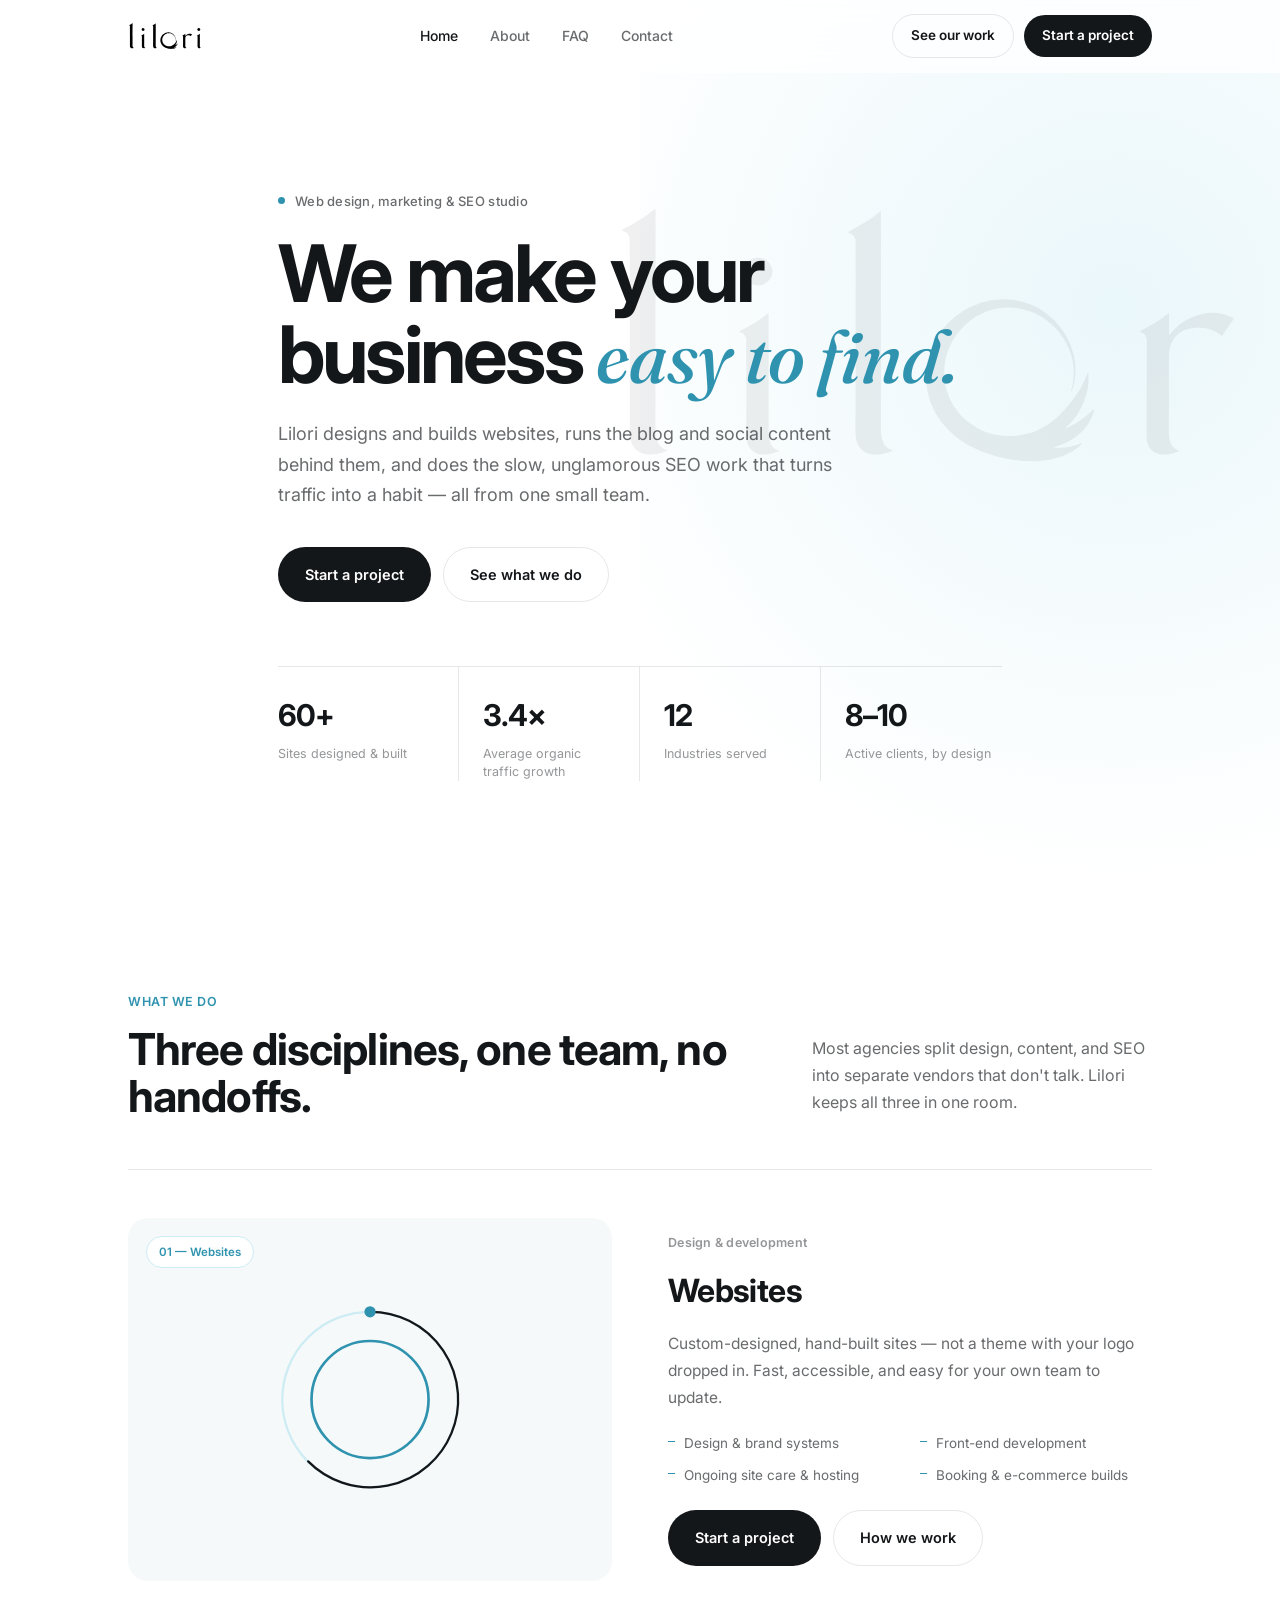
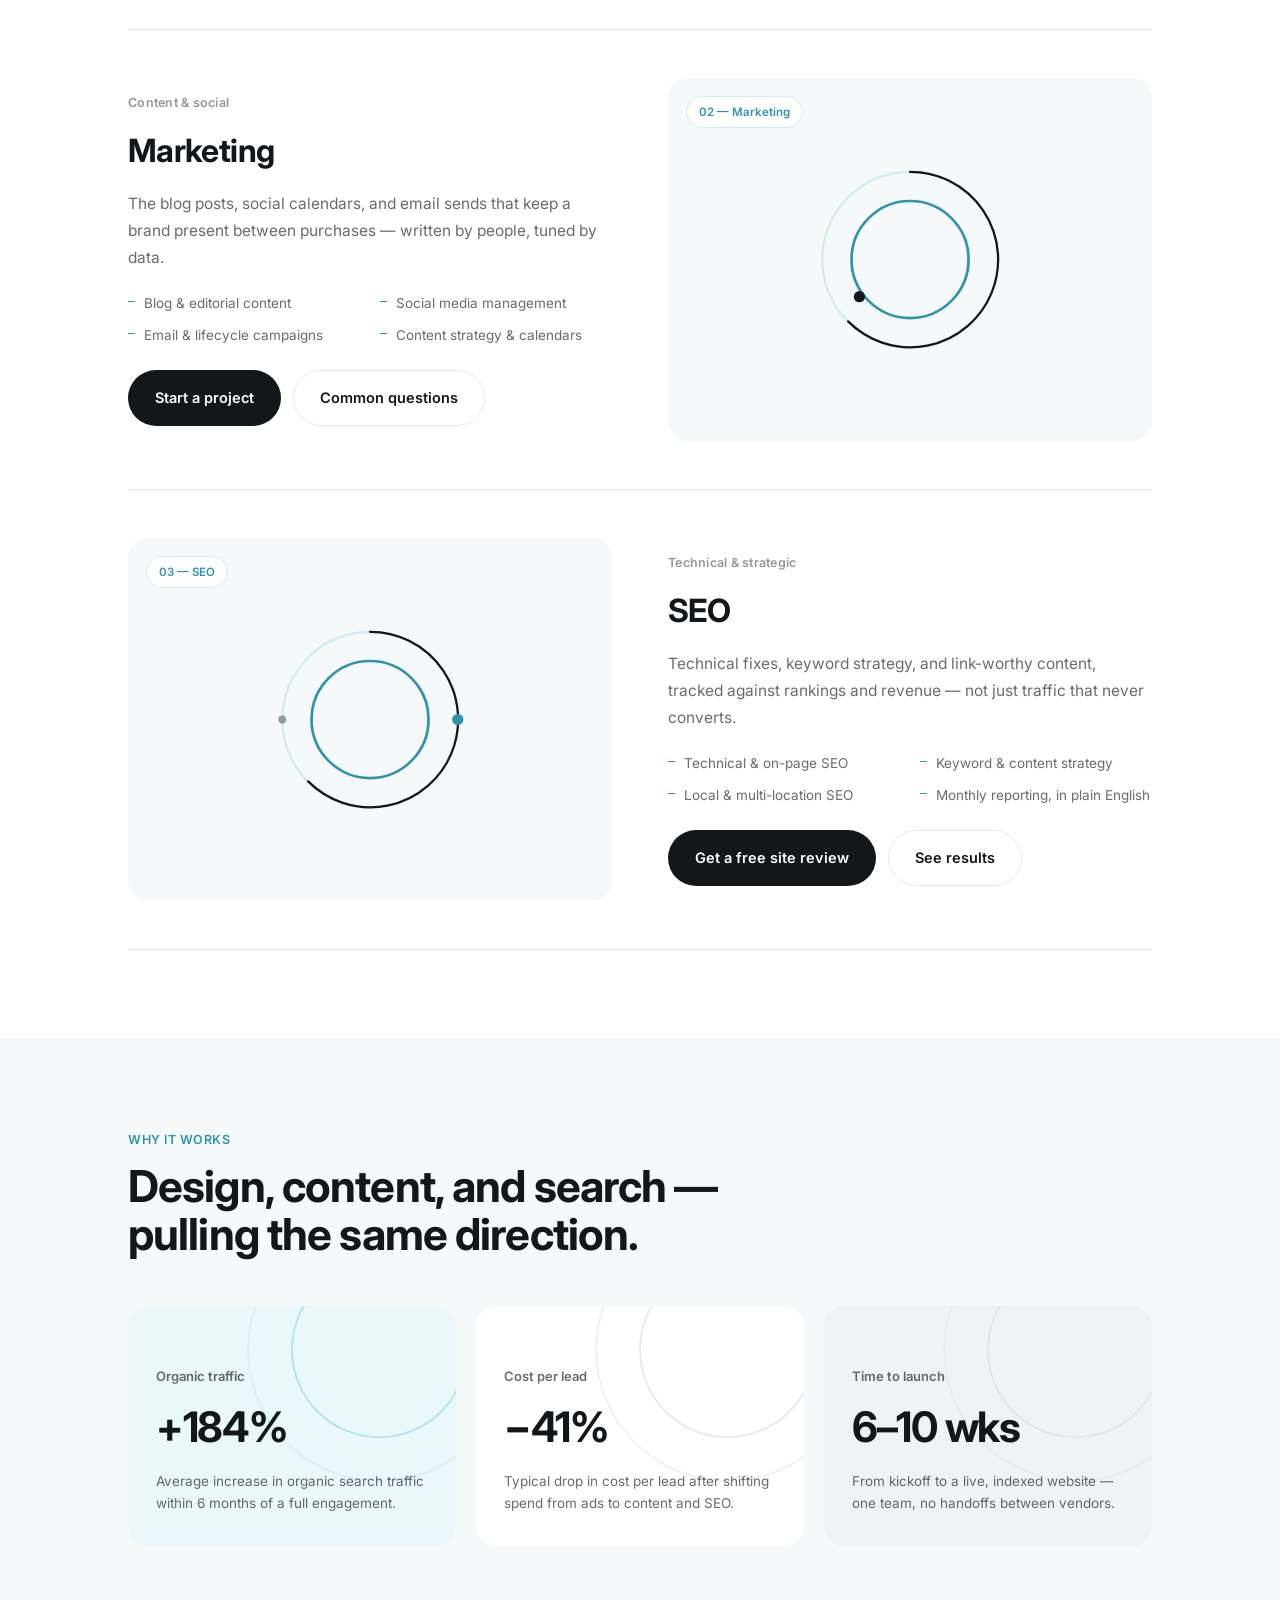
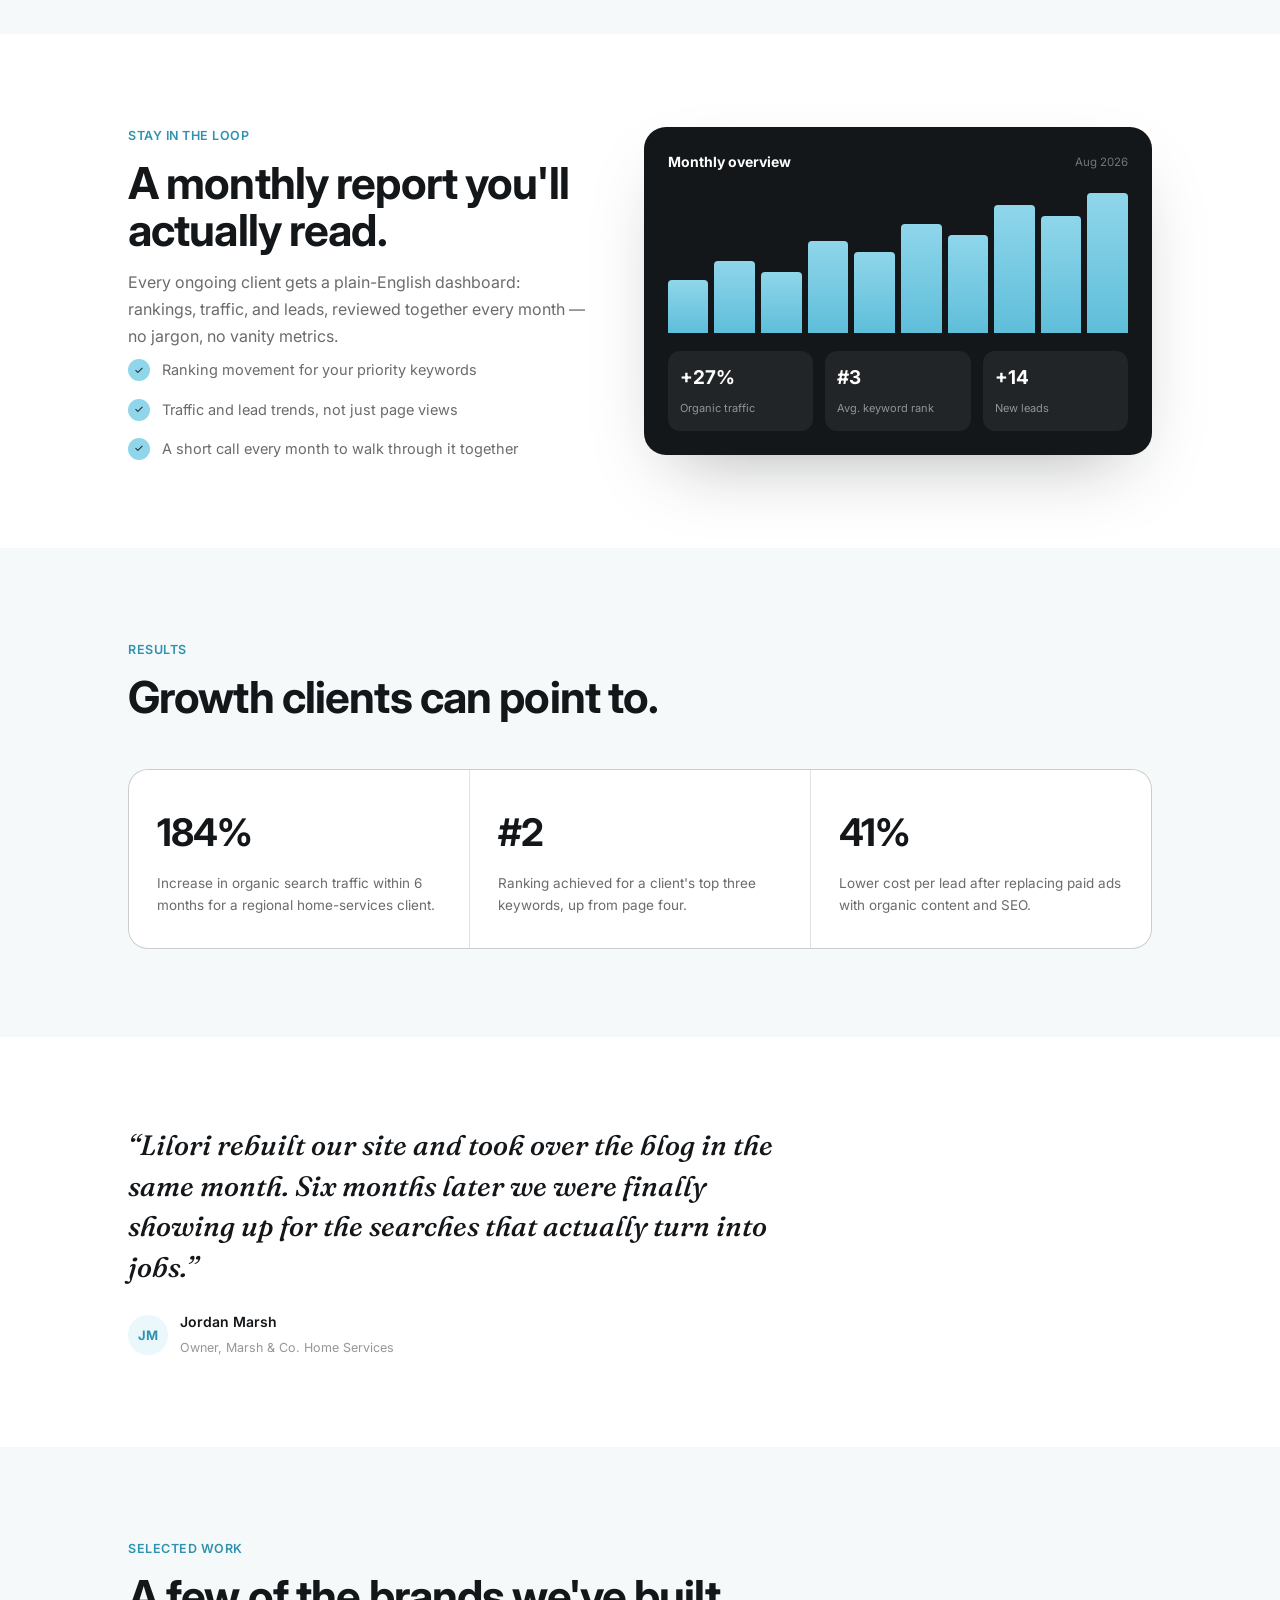
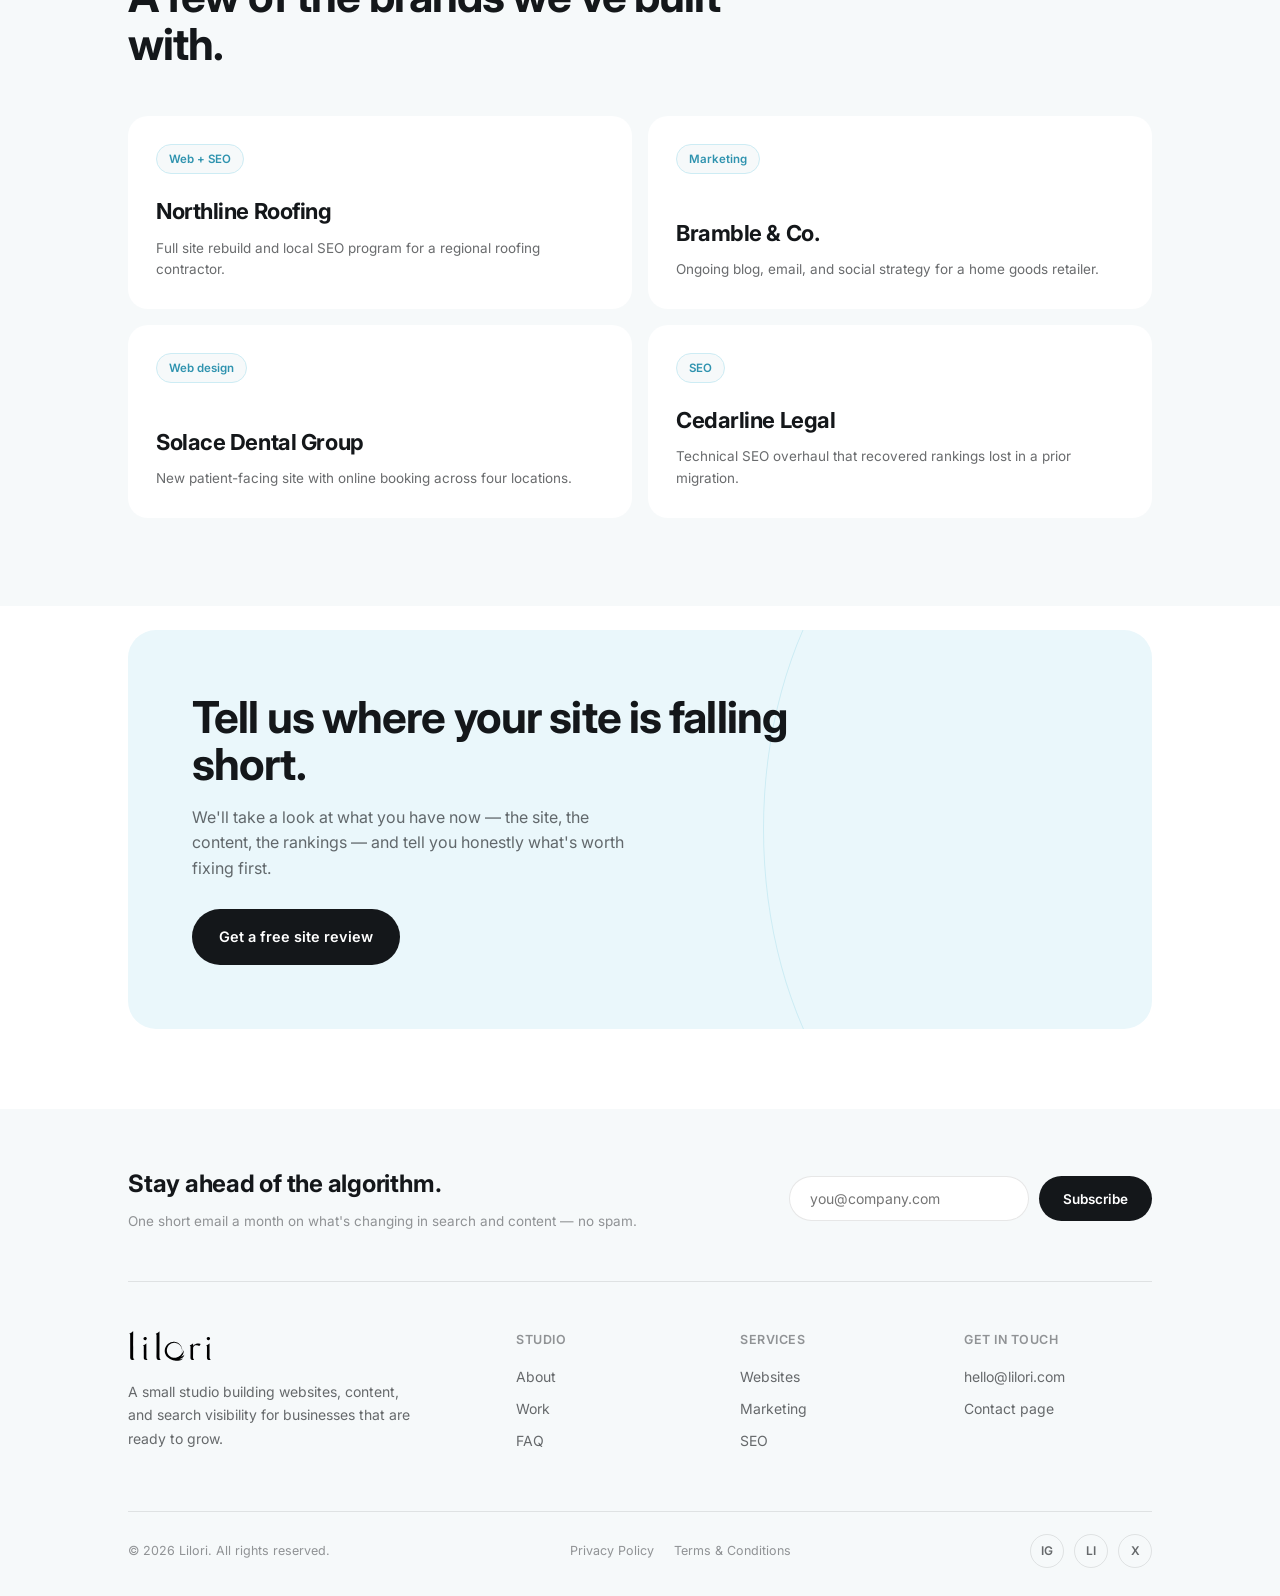
==== site/index.html @ 3b540e7f "Turn the Lilori HTML dump into a local multi-page site. Replace the single base64-heavy page with a " ====
<!DOCTYPE html>
<html lang="en">
<head>
  <meta charset="UTF-8">
  <meta name="viewport" content="width=device-width, initial-scale=1.0">
  <title>Lilori — Websites, Marketing & SEO Built to Compound</title>
  <meta name="description" content="Lilori designs and builds websites, runs content and social marketing, and improves search rankings for growing businesses.">
  <meta name="theme-color" content="#ffffff">
  <link rel="icon" type="image/svg+xml" href="assets/lilori-logo.svg">
  <link rel="stylesheet" href="css/styles.css">
</head>
<body>
  <a class="skip-link" href="#main">Skip to content</a>
  <nav id="nav">
    <div class="nav-inner wrap">
      <a href="index.html" class="nav-logo"><img class="brand-mark" src="assets/lilori-logo.svg" alt="Lilori"></a>
      <ul class="nav-links" id="navLinks">
        <li><a href="index.html">Home</a></li>
        <li><a href="about.html">About</a></li>
        <li><a href="faq.html">FAQ</a></li>
        <li><a href="contact.html">Contact</a></li>
        <li class="mobile-actions">
          <a href="index.html#work" class="btn btn-ghost">See our work</a>
          <a href="contact.html" class="btn btn-fill">Start a project</a>
        </li>
      </ul>
      <div class="nav-actions">
        <a href="index.html#work" class="nav-ghost">See our work</a>
        <a href="contact.html" class="nav-fill">Start a project</a>
      </div>
      <button class="nav-burger" id="burger" aria-label="Menu" aria-expanded="false" aria-controls="navLinks">
        <span></span><span></span><span></span>
      </button>
    </div>
  </nav>

  <main id="main">
    <section class="hero">
      <img class="hero-mark" src="assets/lilori-logo.svg" alt="">
      <div class="wrap hero-inner">
        <div class="hero-kicker"><span class="dot"></span><span>Web design, marketing &amp; SEO studio</span></div>
        <h1>We make your business <span class="serif">easy to find.</span></h1>
        <p>Lilori designs and builds websites, runs the blog and social content behind them, and does the slow, unglamorous SEO work that turns traffic into a habit — all from one small team.</p>
        <div class="hero-actions">
          <a href="contact.html" class="btn btn-fill">Start a project</a>
          <a href="#services" class="btn btn-ghost">See what we do</a>
        </div>
        <div class="hero-strip">
          <div class="stat"><b>60+</b><span>Sites designed &amp; built</span></div>
          <div class="stat"><b>3.4×</b><span>Average organic traffic growth</span></div>
          <div class="stat"><b>12</b><span>Industries served</span></div>
          <div class="stat"><b>8–10</b><span>Active clients, by design</span></div>
        </div>
      </div>
    </section>

    <section class="band" id="services">
      <div class="wrap">
        <div class="head split" data-reveal>
          <div class="head-copy">
            <span class="eyebrow">What we do</span>
            <h2>Three disciplines, one team, no handoffs.</h2>
          </div>
          <p class="head-aside">Most agencies split design, content, and SEO into separate vendors that don't talk. Lilori keeps all three in one room.</p>
        </div>

        <div class="svc-row" data-reveal>
          <div class="svc-media">
            <span class="svc-tag">01 — Websites</span>
            <svg viewBox="0 0 200 200" fill="none" aria-hidden="true"><circle cx="100" cy="100" r="78" stroke="#CDECF4" stroke-width="2"/><circle cx="100" cy="100" r="52" stroke="#2F93AF" stroke-width="2.4"/><path d="M100 22a78 78 0 1 1 -55 133" stroke="#14171A" stroke-width="2" stroke-linecap="round"/><circle cx="100" cy="22" r="5" fill="#2F93AF"/></svg>
          </div>
          <div class="svc-body">
            <div class="svc-eyebrow">Design &amp; development</div>
            <h3>Websites</h3>
            <p>Custom-designed, hand-built sites — not a theme with your logo dropped in. Fast, accessible, and easy for your own team to update.</p>
            <ul class="svc-specs">
              <li>Design &amp; brand systems</li>
              <li>Front-end development</li>
              <li>Ongoing site care &amp; hosting</li>
              <li>Booking &amp; e-commerce builds</li>
            </ul>
            <div class="svc-links">
              <a href="contact.html" class="btn btn-fill">Start a project</a>
              <a href="about.html" class="btn btn-ghost">How we work</a>
            </div>
          </div>
        </div>

        <div class="svc-row rev" data-reveal>
          <div class="svc-media">
            <span class="svc-tag">02 — Marketing</span>
            <svg viewBox="0 0 200 200" fill="none" aria-hidden="true"><circle cx="100" cy="100" r="78" stroke="#CDECF4" stroke-width="2"/><circle cx="100" cy="100" r="52" stroke="#2F93AF" stroke-width="2.4"/><path d="M100 22a78 78 0 1 1 -55 133" stroke="#14171A" stroke-width="2" stroke-linecap="round"/><circle cx="55" cy="133" r="5" fill="#14171A"/></svg>
          </div>
          <div class="svc-body">
            <div class="svc-eyebrow">Content &amp; social</div>
            <h3>Marketing</h3>
            <p>The blog posts, social calendars, and email sends that keep a brand present between purchases — written by people, tuned by data.</p>
            <ul class="svc-specs">
              <li>Blog &amp; editorial content</li>
              <li>Social media management</li>
              <li>Email &amp; lifecycle campaigns</li>
              <li>Content strategy &amp; calendars</li>
            </ul>
            <div class="svc-links">
              <a href="contact.html" class="btn btn-fill">Start a project</a>
              <a href="faq.html" class="btn btn-ghost">Common questions</a>
            </div>
          </div>
        </div>

        <div class="svc-row" data-reveal>
          <div class="svc-media">
            <span class="svc-tag">03 — SEO</span>
            <svg viewBox="0 0 200 200" fill="none" aria-hidden="true"><circle cx="100" cy="100" r="78" stroke="#CDECF4" stroke-width="2"/><circle cx="100" cy="100" r="52" stroke="#2F93AF" stroke-width="2.4"/><path d="M100 22a78 78 0 1 1 -55 133" stroke="#14171A" stroke-width="2" stroke-linecap="round"/><circle cx="178" cy="100" r="5" fill="#2F93AF"/><circle cx="22" cy="100" r="3.5" fill="#14171A" opacity=".4"/></svg>
          </div>
          <div class="svc-body">
            <div class="svc-eyebrow">Technical &amp; strategic</div>
            <h3>SEO</h3>
            <p>Technical fixes, keyword strategy, and link-worthy content, tracked against rankings and revenue — not just traffic that never converts.</p>
            <ul class="svc-specs">
              <li>Technical &amp; on-page SEO</li>
              <li>Keyword &amp; content strategy</li>
              <li>Local &amp; multi-location SEO</li>
              <li>Monthly reporting, in plain English</li>
            </ul>
            <div class="svc-links">
              <a href="contact.html" class="btn btn-fill">Get a free site review</a>
              <a href="#results" class="btn btn-ghost">See results</a>
            </div>
          </div>
        </div>
      </div>
    </section>

    <section class="band alt">
      <div class="wrap">
        <div class="head" data-reveal>
          <span class="eyebrow">Why it works</span>
          <h2>Design, content, and search — pulling the same direction.</h2>
        </div>
        <div class="benefits-grid" data-reveal>
          <div class="benefit-card benefit-1">
            <svg class="ring-bg" viewBox="0 0 300 280" fill="none" aria-hidden="true"><circle cx="230" cy="40" r="120" stroke="#CDECF4" stroke-width="1.5"/><circle cx="230" cy="40" r="80" stroke="#8FD6EA" stroke-width="1.5"/></svg>
            <div class="b-label">Organic traffic</div>
            <div class="b-metric">+184%</div>
            <div class="b-desc">Average increase in organic search traffic within 6 months of a full engagement.</div>
          </div>
          <div class="benefit-card benefit-2">
            <svg class="ring-bg" viewBox="0 0 300 280" fill="none" aria-hidden="true"><circle cx="230" cy="40" r="120" stroke="#E4E9EB" stroke-width="1.5"/><circle cx="230" cy="40" r="80" stroke="#D7DEE1" stroke-width="1.5"/></svg>
            <div class="b-label">Cost per lead</div>
            <div class="b-metric">−41%</div>
            <div class="b-desc">Typical drop in cost per lead after shifting spend from ads to content and SEO.</div>
          </div>
          <div class="benefit-card benefit-3">
            <svg class="ring-bg" viewBox="0 0 300 280" fill="none" aria-hidden="true"><circle cx="230" cy="40" r="120" stroke="#E4E9EB" stroke-width="1.5"/><circle cx="230" cy="40" r="80" stroke="#D7DEE1" stroke-width="1.5"/></svg>
            <div class="b-label">Time to launch</div>
            <div class="b-metric">6–10 wks</div>
            <div class="b-desc">From kickoff to a live, indexed website — one team, no handoffs between vendors.</div>
          </div>
        </div>
      </div>
    </section>

    <section class="band">
      <div class="wrap feature-split">
        <div class="feature-copy" data-reveal>
          <div class="head">
            <span class="eyebrow">Stay in the loop</span>
            <h2>A monthly report you'll actually read.</h2>
            <p>Every ongoing client gets a plain-English dashboard: rankings, traffic, and leads, reviewed together every month — no jargon, no vanity metrics.</p>
          </div>
          <ul class="feature-list">
            <li><span class="feature-check">✓</span> Ranking movement for your priority keywords</li>
            <li><span class="feature-check">✓</span> Traffic and lead trends, not just page views</li>
            <li><span class="feature-check">✓</span> A short call every month to walk through it together</li>
          </ul>
        </div>
        <div data-reveal>
          <div class="dash-mock">
            <div class="dash-top"><b>Monthly overview</b><span>Aug 2026</span></div>
            <div class="dash-chart">
              <i style="height:38%"></i><i style="height:52%"></i><i style="height:44%"></i><i style="height:66%"></i>
              <i style="height:58%"></i><i style="height:78%"></i><i style="height:70%"></i><i style="height:92%"></i>
              <i style="height:84%"></i><i style="height:100%"></i>
            </div>
            <div class="dash-stats">
              <div><b>+27%</b><span>Organic traffic</span></div>
              <div><b>#3</b><span>Avg. keyword rank</span></div>
              <div><b>+14</b><span>New leads</span></div>
            </div>
          </div>
        </div>
      </div>
    </section>

    <section class="band alt" id="results">
      <div class="wrap">
        <div class="head" data-reveal>
          <span class="eyebrow">Results</span>
          <h2>Growth clients can point to.</h2>
        </div>
        <div class="results-grid" data-reveal>
          <div class="result-card">
            <div class="result-metric">184%</div>
            <div class="result-label">Increase in organic search traffic within 6 months for a regional home-services client.</div>
          </div>
          <div class="result-card">
            <div class="result-metric">#2</div>
            <div class="result-label">Ranking achieved for a client's top three keywords, up from page four.</div>
          </div>
          <div class="result-card">
            <div class="result-metric">41%</div>
            <div class="result-label">Lower cost per lead after replacing paid ads with organic content and SEO.</div>
          </div>
        </div>
      </div>
    </section>

    <section class="band">
      <div class="wrap">
        <div class="quote-card" data-reveal>
          <p>&ldquo;Lilori rebuilt our site and took over the blog in the same month. Six months later we were finally showing up for the searches that actually turn into jobs.&rdquo;</p>
          <div class="quote-who">
            <div class="quote-avatar">JM</div>
            <div>
              <b>Jordan Marsh</b>
              <span>Owner, Marsh &amp; Co. Home Services</span>
            </div>
          </div>
        </div>
      </div>
    </section>

    <section class="band alt" id="work">
      <div class="wrap">
        <div class="head" data-reveal>
          <span class="eyebrow">Selected work</span>
          <h2>A few of the brands we've built with.</h2>
        </div>
        <div class="work-grid" data-reveal>
          <div class="work-card">
            <span class="work-tag">Web + SEO</span>
            <div>
              <h3>Northline Roofing</h3>
              <p>Full site rebuild and local SEO program for a regional roofing contractor.</p>
            </div>
          </div>
          <div class="work-card">
            <span class="work-tag">Marketing</span>
            <div>
              <h3>Bramble &amp; Co.</h3>
              <p>Ongoing blog, email, and social strategy for a home goods retailer.</p>
            </div>
          </div>
          <div class="work-card">
            <span class="work-tag">Web design</span>
            <div>
              <h3>Solace Dental Group</h3>
              <p>New patient-facing site with online booking across four locations.</p>
            </div>
          </div>
          <div class="work-card">
            <span class="work-tag">SEO</span>
            <div>
              <h3>Cedarline Legal</h3>
              <p>Technical SEO overhaul that recovered rankings lost in a prior migration.</p>
            </div>
          </div>
        </div>
      </div>
    </section>

    <section class="cta-section">
      <div class="wrap">
        <div class="cta-band" data-reveal>
          <div class="cta-inner">
            <h2>Tell us where your site is falling short.</h2>
            <p>We'll take a look at what you have now — the site, the content, the rankings — and tell you honestly what's worth fixing first.</p>
            <a href="contact.html" class="btn btn-fill">Get a free site review</a>
          </div>
        </div>
      </div>
    </section>
  </main>

  <footer>
    <div class="wrap">
      <div class="foot-newsletter" data-reveal>
        <div>
          <h3>Stay ahead of the algorithm.</h3>
          <p>One short email a month on what's changing in search and content — no spam.</p>
        </div>
        <form class="nl-form" id="nlForm">
          <input type="email" placeholder="you@company.com" required aria-label="Email address">
          <button type="submit">Subscribe</button>
        </form>
      </div>
      <div class="foot-top">
        <div class="foot-brand">
          <img class="brand-mark" src="assets/lilori-logo.svg" alt="Lilori">
          <p>A small studio building websites, content, and search visibility for businesses that are ready to grow.</p>
        </div>
        <div class="foot-col">
          <h4>Studio</h4>
          <a href="about.html">About</a>
          <a href="index.html#work">Work</a>
          <a href="faq.html">FAQ</a>
        </div>
        <div class="foot-col">
          <h4>Services</h4>
          <a href="index.html#services">Websites</a>
          <a href="index.html#services">Marketing</a>
          <a href="index.html#services">SEO</a>
        </div>
        <div class="foot-col">
          <h4>Get in touch</h4>
          <a href="mailto:hello@lilori.com">hello@lilori.com</a>
          <a href="contact.html">Contact page</a>
        </div>
      </div>
      <div class="foot-bottom">
        <span>© 2026 Lilori. All rights reserved.</span>
        <div class="foot-legal">
          <a href="privacy.html">Privacy Policy</a>
          <a href="terms.html">Terms &amp; Conditions</a>
        </div>
        <div class="foot-social">
          <a href="#" aria-label="Instagram">IG</a>
          <a href="#" aria-label="LinkedIn">LI</a>
          <a href="#" aria-label="X">X</a>
        </div>
      </div>
    </div>
  </footer>
  <script src="js/main.js"></script>
</body>
</html>
---- site/css/styles.css ----
@import url("https://fonts.googleapis.com/css2?family=Fraunces:ital,opsz,wght@0,9..144,440;0,9..144,560;1,9..144,440&family=Inter:wght@300;400;500;600;700&display=swap");

*,
*::before,
*::after {
  box-sizing: border-box;
  margin: 0;
  padding: 0;
}

:root {
  --paper: #ffffff;
  --paper2: #f6f9fa;
  --paper3: #eef3f5;
  --ink: #14171a;
  --ink-soft: rgba(20, 23, 26, 0.64);
  --ink-dim: rgba(20, 23, 26, 0.45);
  --ink-faint: rgba(20, 23, 26, 0.28);
  --ice-pale: #eaf7fb;
  --ice-soft: #cdecf4;
  --ice: #8fd6ea;
  --ice-mid: #5fbeda;
  --ice-deep: #2f93af;
  --line: rgba(20, 23, 26, 0.1);
  --line-soft: rgba(20, 23, 26, 0.07);
  --serif: "Fraunces", serif;
  --sans: "Inter", sans-serif;
  --ease: cubic-bezier(0.22, 0.7, 0.2, 1);
  --nav-h: 72px;
  --space: 48px;
}

html {
  scroll-behavior: smooth;
  scroll-padding-top: calc(var(--nav-h) + 12px);
}

body {
  background: var(--paper);
  color: var(--ink);
  font-family: var(--sans);
  font-size: 16px;
  line-height: 1.6;
  overflow-x: hidden;
  -webkit-font-smoothing: antialiased;
}

body.menu-open {
  overflow: hidden;
}

a {
  color: inherit;
}

img {
  max-width: 100%;
  display: block;
}

ul {
  list-style: none;
}

button {
  font-family: inherit;
  cursor: pointer;
}

:focus-visible {
  outline: 2px solid var(--ice-deep);
  outline-offset: 3px;
}

.skip-link {
  position: absolute;
  left: 16px;
  top: -48px;
  z-index: 400;
  background: var(--ink);
  color: var(--paper);
  padding: 10px 16px;
  border-radius: 999px;
  text-decoration: none;
  font-size: 13px;
  font-weight: 600;
}

.skip-link:focus {
  top: 16px;
}

.wrap {
  max-width: 1120px;
  margin: 0 auto;
  padding: 0 var(--space);
}

@media (max-width: 720px) {
  :root {
    --space: 24px;
    --nav-h: 64px;
  }
}

.eyebrow {
  font-size: 12.5px;
  font-weight: 600;
  color: var(--ice-deep);
  letter-spacing: 0.04em;
  text-transform: uppercase;
}

h1,
h2,
h3,
h4 {
  font-family: var(--sans);
  font-weight: 700;
  letter-spacing: -0.02em;
}

.serif {
  font-family: var(--serif);
  font-weight: 500;
  font-style: italic;
  letter-spacing: 0;
}

/* Nav */
nav {
  position: fixed;
  inset: 0 0 auto;
  z-index: 200;
  background: rgba(255, 255, 255, 0.72);
  backdrop-filter: blur(16px);
  -webkit-backdrop-filter: blur(16px);
  border-bottom: 1px solid transparent;
  transition: background 0.3s var(--ease), border-color 0.3s var(--ease), box-shadow 0.3s var(--ease);
}

nav.on {
  background: rgba(255, 255, 255, 0.94);
  border-color: var(--line);
  box-shadow: 0 8px 24px -20px rgba(20, 23, 26, 0.45);
}

.nav-inner {
  display: flex;
  align-items: center;
  justify-content: space-between;
  min-height: var(--nav-h);
  gap: 24px;
}

.nav-logo {
  display: flex;
  align-items: center;
  text-decoration: none;
  color: var(--ink);
  flex: none;
}

.nav-logo img,
.nav-logo svg,
.brand-mark {
  height: 28px;
  width: auto;
  display: block;
}

.foot-brand .brand-mark {
  height: 32px;
  margin-bottom: 18px;
  color: var(--ink);
}

.nav-links {
  display: flex;
  align-items: center;
  gap: 32px;
}

.mobile-actions {
  display: none;
}

.nav-links a {
  font-size: 14px;
  color: var(--ink-soft);
  text-decoration: none;
  font-weight: 500;
  transition: color 0.2s;
}

.nav-links a.active,
.nav-links a:hover {
  color: var(--ink);
}

.nav-actions {
  display: flex;
  align-items: center;
  gap: 10px;
}

.nav-ghost,
.nav-fill {
  font-size: 13.5px;
  font-weight: 600;
  padding: 10px 18px;
  border-radius: 999px;
  text-decoration: none;
  transition: border-color 0.2s, background 0.2s, color 0.2s, transform 0.2s;
}

.nav-ghost {
  border: 1px solid var(--line);
  color: var(--ink);
}

.nav-ghost:hover {
  border-color: var(--ink);
  background: var(--paper2);
}

.nav-fill {
  background: var(--ink);
  color: var(--paper);
}

.nav-fill:hover {
  background: var(--ice-deep);
  transform: translateY(-1px);
}

.nav-burger {
  display: none;
  width: 40px;
  height: 40px;
  position: relative;
  background: none;
  border: none;
  padding: 0;
  z-index: 210;
}

.nav-burger span {
  position: absolute;
  left: 9px;
  width: 22px;
  height: 1.5px;
  background: var(--ink);
  transition: transform 0.3s var(--ease), opacity 0.2s;
}

.nav-burger span:nth-child(1) {
  top: 14px;
}

.nav-burger span:nth-child(2) {
  top: 19px;
}

.nav-burger span:nth-child(3) {
  top: 24px;
}

.nav-burger[aria-expanded="true"] span:nth-child(1) {
  transform: translateY(5px) rotate(45deg);
}

.nav-burger[aria-expanded="true"] span:nth-child(2) {
  opacity: 0;
}

.nav-burger[aria-expanded="true"] span:nth-child(3) {
  transform: translateY(-5px) rotate(-45deg);
}

@media (max-width: 960px) {
  .nav-actions {
    display: none;
  }

  .nav-links {
    position: fixed;
    top: 0;
    left: 0;
    width: 100%;
    height: 100vh;
    background: var(--paper);
    flex-direction: column;
    justify-content: center;
    gap: 28px;
    transform: translateY(-100%);
    transition: transform 0.45s var(--ease);
  }

  .nav-links.open {
    transform: translateY(0);
  }

  .nav-links a {
    color: var(--ink);
    font-size: 28px;
    font-weight: 600;
  }

  .nav-links a.active,
  .nav-links a:hover {
    color: var(--ice-deep);
  }

  .mobile-actions {
    display: flex;
    gap: 12px;
    margin-top: 8px;
    flex-wrap: wrap;
    justify-content: center;
  }

  .nav-links .mobile-actions a {
    font-size: 14.5px;
  }

  .nav-burger {
    display: block;
  }
}

/* Buttons */
.btn {
  font-size: 14.5px;
  font-weight: 600;
  padding: 15px 26px;
  border-radius: 999px;
  text-decoration: none;
  display: inline-flex;
  align-items: center;
  gap: 8px;
  transition: background 0.2s, color 0.2s, border-color 0.2s, transform 0.2s, box-shadow 0.2s;
  border: 1px solid transparent;
}

.btn-fill {
  background: var(--ink);
  color: var(--paper);
}

.btn-fill:hover {
  background: var(--ice-deep);
  transform: translateY(-1px);
  box-shadow: 0 10px 20px -12px rgba(47, 147, 175, 0.8);
}

.btn-ghost {
  border-color: var(--line);
  color: var(--ink);
}

.btn-ghost:hover {
  border-color: var(--ink);
  background: var(--paper2);
}

/* Hero */
.hero {
  min-height: 100vh;
  background: var(--paper);
  position: relative;
  overflow: hidden;
  display: flex;
  align-items: center;
  padding: calc(var(--nav-h) + 56px) 0 56px;
}

.hero::before {
  content: "";
  position: absolute;
  right: -12%;
  top: -18%;
  width: 62%;
  height: 130%;
  background: radial-gradient(circle at 60% 40%, var(--ice-pale) 0%, rgba(234, 247, 251, 0) 68%);
  pointer-events: none;
}

.hero-mark {
  position: absolute;
  right: -4%;
  top: 22%;
  width: min(58vw, 720px);
  opacity: 0.055;
  pointer-events: none;
  user-select: none;
  color: var(--ink);
  animation: mark-drift 18s ease-in-out infinite;
}

.hero-inner {
  position: relative;
  z-index: 1;
  max-width: 820px;
}

.hero-kicker {
  display: flex;
  align-items: center;
  gap: 10px;
  margin-bottom: 22px;
}

.hero-kicker .dot {
  width: 7px;
  height: 7px;
  border-radius: 50%;
  background: var(--ice-deep);
  box-shadow: 0 0 0 0 rgba(47, 147, 175, 0.55);
  animation: pulse-dot 2.4s ease-out infinite;
}

.hero-kicker span {
  font-size: 13px;
  letter-spacing: 0.02em;
  color: var(--ink-soft);
  font-weight: 500;
}

.hero h1 {
  font-size: clamp(40px, 6.2vw, 80px);
  line-height: 1.02;
  color: var(--ink);
  letter-spacing: -0.035em;
}

.hero h1 .serif {
  color: var(--ice-deep);
  font-size: 0.94em;
}

.hero p {
  margin-top: 24px;
  max-width: 52ch;
  color: var(--ink-soft);
  font-size: 18px;
  line-height: 1.7;
}

.hero-actions {
  margin-top: 36px;
  display: flex;
  gap: 12px;
  flex-wrap: wrap;
  align-items: center;
}

.hero-strip {
  margin-top: 64px;
  display: grid;
  grid-template-columns: repeat(4, 1fr);
  border-top: 1px solid var(--line);
}

.hero-strip .stat {
  padding: 24px 20px 0 0;
  border-right: 1px solid var(--line);
}

.hero-strip .stat:last-child {
  border-right: none;
  padding-right: 0;
}

.hero-strip .stat:not(:first-child) {
  padding-left: 24px;
}

.hero-strip .stat b {
  font-size: 30px;
  font-weight: 700;
  display: block;
  color: var(--ink);
  letter-spacing: -0.03em;
}

.hero-strip .stat span {
  font-size: 12.5px;
  color: var(--ink-dim);
  display: block;
  margin-top: 6px;
  max-width: 20ch;
  line-height: 1.45;
}

@media (max-width: 860px) {
  .hero-strip {
    grid-template-columns: 1fr 1fr;
  }

  .hero-strip .stat {
    border-right: none;
    border-bottom: 1px solid var(--line);
    padding: 20px 16px 20px 0;
  }

  .hero-strip .stat:nth-child(odd) {
    border-right: 1px solid var(--line);
    padding-right: 16px;
  }

  .hero-strip .stat:nth-child(n + 3) {
    border-bottom: none;
  }

  .hero-strip .stat:not(:first-child) {
    padding-left: 16px;
  }
}

/* Sections */
.head {
  max-width: 640px;
  margin-bottom: 48px;
}

.head h2 {
  font-size: clamp(28px, 3.6vw, 44px);
  line-height: 1.08;
  margin-top: 12px;
  color: var(--ink);
}

.head p {
  margin-top: 14px;
  color: var(--ink-soft);
  font-size: 16px;
  line-height: 1.7;
}

.head.split {
  display: flex;
  justify-content: space-between;
  align-items: flex-end;
  gap: 40px;
  max-width: none;
}

.head.split .head-copy {
  max-width: 600px;
}

.head-aside {
  max-width: 34ch;
  color: var(--ink-soft);
  font-size: 15px;
  line-height: 1.7;
  padding-bottom: 4px;
}

@media (max-width: 720px) {
  .head.split {
    flex-direction: column;
    align-items: flex-start;
  }
}

section.band {
  padding: 88px 0;
  position: relative;
}

section.band.alt {
  background: var(--paper2);
}

@media (max-width: 720px) {
  section.band {
    padding: 64px 0;
  }
}

/* Services */
.svc-row {
  display: grid;
  grid-template-columns: 1fr 1fr;
  gap: 56px;
  align-items: center;
  padding: 48px 0;
  border-top: 1px solid var(--line);
}

.svc-row:last-child {
  border-bottom: 1px solid var(--line);
}

.svc-row.rev .svc-media {
  order: 2;
}

.svc-media {
  aspect-ratio: 4 / 3;
  border-radius: 20px;
  background: var(--paper2);
  display: flex;
  align-items: center;
  justify-content: center;
  position: relative;
  overflow: hidden;
}

.svc-media svg {
  width: 62%;
  height: 62%;
  animation: spin-slow 28s linear infinite;
}

.svc-tag {
  position: absolute;
  top: 18px;
  left: 18px;
  font-size: 11.5px;
  font-weight: 600;
  background: var(--paper);
  padding: 6px 12px;
  border-radius: 999px;
  color: var(--ice-deep);
  border: 1px solid var(--ice-soft);
  z-index: 1;
}

.svc-body .svc-eyebrow {
  font-size: 12.5px;
  color: var(--ink-dim);
  font-weight: 600;
  margin-bottom: 12px;
  letter-spacing: 0.02em;
}

.svc-body h3 {
  font-size: clamp(24px, 2.6vw, 32px);
  margin-bottom: 14px;
}

.svc-body p {
  color: var(--ink-soft);
  font-size: 15.5px;
  line-height: 1.75;
  margin-bottom: 22px;
  max-width: 48ch;
}

.svc-specs {
  display: grid;
  grid-template-columns: 1fr 1fr;
  gap: 10px 20px;
  margin-bottom: 24px;
}

.svc-specs li {
  font-size: 13.5px;
  color: var(--ink-soft);
  padding-left: 16px;
  position: relative;
}

.svc-specs li::before {
  content: "";
  position: absolute;
  left: 0;
  top: 8px;
  width: 7px;
  height: 1px;
  background: var(--ice-deep);
}

.svc-links {
  display: flex;
  gap: 12px;
  flex-wrap: wrap;
}

@media (max-width: 860px) {
  .svc-row {
    grid-template-columns: 1fr;
    gap: 24px;
    padding: 36px 0;
  }

  .svc-row.rev .svc-media {
    order: 0;
  }

  .svc-specs {
    grid-template-columns: 1fr;
  }
}

/* Benefits */
.benefits-grid {
  display: grid;
  grid-template-columns: repeat(3, 1fr);
  gap: 20px;
}

.benefit-card {
  border-radius: 20px;
  padding: 32px 28px;
  min-height: 240px;
  display: flex;
  flex-direction: column;
  justify-content: flex-end;
  position: relative;
  overflow: hidden;
  transition: transform 0.35s var(--ease);
}

.benefit-card:hover {
  transform: translateY(-4px);
}

.benefit-card .ring-bg {
  position: absolute;
  inset: 0;
  opacity: 0.7;
}

.benefit-card .b-label {
  font-size: 13px;
  font-weight: 600;
  color: var(--ink-soft);
  margin-bottom: 6px;
  position: relative;
}

.benefit-card .b-metric {
  font-size: 42px;
  font-weight: 700;
  letter-spacing: -0.03em;
  margin-bottom: 10px;
  position: relative;
}

.benefit-card .b-desc {
  font-size: 13.5px;
  color: var(--ink-soft);
  line-height: 1.65;
  max-width: 30ch;
  position: relative;
}

.benefit-1 {
  background: var(--ice-pale);
}

.benefit-2 {
  background: var(--paper);
}

.benefit-3 {
  background: var(--paper3);
}

@media (max-width: 860px) {
  .benefits-grid {
    grid-template-columns: 1fr;
  }

  .benefit-card {
    min-height: 200px;
  }
}

/* Feature */
.feature-split {
  display: grid;
  grid-template-columns: 0.95fr 1.05fr;
  gap: 56px;
  align-items: center;
}

.feature-copy .head {
  margin-bottom: 8px;
}

.feature-list {
  display: flex;
  flex-direction: column;
  gap: 16px;
  margin-top: 8px;
}

.feature-list li {
  display: flex;
  gap: 12px;
  font-size: 14.5px;
  color: var(--ink-soft);
  line-height: 1.6;
}

.feature-check {
  width: 22px;
  height: 22px;
  border-radius: 50%;
  background: var(--ice);
  flex: none;
  display: flex;
  align-items: center;
  justify-content: center;
  font-size: 11px;
  color: var(--ink);
  margin-top: 1px;
}

.dash-mock {
  background: var(--ink);
  border-radius: 22px;
  padding: 24px;
  color: var(--paper);
  box-shadow: 0 30px 70px -30px rgba(20, 23, 26, 0.35);
}

.dash-top {
  display: flex;
  justify-content: space-between;
  align-items: center;
  margin-bottom: 20px;
}

.dash-top b {
  font-size: 14px;
}

.dash-top span {
  font-size: 11.5px;
  color: rgba(255, 255, 255, 0.4);
}

.dash-chart {
  height: 140px;
  display: flex;
  align-items: flex-end;
  gap: 6px;
  margin-bottom: 18px;
}

.dash-chart i {
  flex: 1;
  background: linear-gradient(180deg, var(--ice), var(--ice-mid));
  border-radius: 4px 4px 0 0;
  display: block;
  transform: scaleY(0.08);
  transform-origin: bottom;
  transition: transform 0.8s var(--ease);
}

.dash-mock.in-view .dash-chart i {
  transform: scaleY(1);
}

.dash-chart i:nth-child(1) { transition-delay: 0.05s; }
.dash-chart i:nth-child(2) { transition-delay: 0.1s; }
.dash-chart i:nth-child(3) { transition-delay: 0.15s; }
.dash-chart i:nth-child(4) { transition-delay: 0.2s; }
.dash-chart i:nth-child(5) { transition-delay: 0.25s; }
.dash-chart i:nth-child(6) { transition-delay: 0.3s; }
.dash-chart i:nth-child(7) { transition-delay: 0.35s; }
.dash-chart i:nth-child(8) { transition-delay: 0.4s; }
.dash-chart i:nth-child(9) { transition-delay: 0.45s; }
.dash-chart i:nth-child(10) { transition-delay: 0.5s; }

.dash-stats {
  display: grid;
  grid-template-columns: repeat(3, 1fr);
  gap: 12px;
}

.dash-stats div {
  background: rgba(255, 255, 255, 0.06);
  border-radius: 12px;
  padding: 12px;
}

.dash-stats b {
  display: block;
  font-size: 19px;
  font-weight: 700;
}

.dash-stats span {
  font-size: 11px;
  color: rgba(255, 255, 255, 0.5);
}

@media (max-width: 860px) {
  .feature-split {
    grid-template-columns: 1fr;
    gap: 32px;
  }
}

/* Results */
.results-grid {
  display: grid;
  grid-template-columns: repeat(3, 1fr);
  gap: 1px;
  background: var(--line);
  border: 1px solid var(--line);
  border-radius: 20px;
  overflow: hidden;
}

.result-card {
  background: var(--paper);
  padding: 32px 28px;
}

.result-metric {
  font-size: 38px;
  color: var(--ink);
  font-weight: 700;
  letter-spacing: -0.03em;
}

.result-label {
  font-size: 13.5px;
  color: var(--ink-soft);
  margin-top: 10px;
  line-height: 1.6;
}

.quote-card {
  max-width: 680px;
}

.quote-card p {
  font-family: var(--serif);
  font-style: italic;
  font-size: clamp(22px, 2.4vw, 28px);
  line-height: 1.45;
  color: var(--ink);
  margin-bottom: 24px;
  font-weight: 500;
}

.quote-who {
  display: flex;
  align-items: center;
  gap: 12px;
}

.quote-avatar {
  width: 40px;
  height: 40px;
  border-radius: 50%;
  background: var(--ice-pale);
  display: flex;
  align-items: center;
  justify-content: center;
  color: var(--ice-deep);
  font-size: 13px;
  font-weight: 700;
}

.quote-who b {
  font-size: 14px;
  font-weight: 600;
  display: block;
}

.quote-who span {
  font-size: 12.5px;
  color: var(--ink-dim);
}

@media (max-width: 860px) {
  .results-grid {
    grid-template-columns: 1fr;
  }
}

/* Work */
.work-grid {
  display: grid;
  grid-template-columns: repeat(2, 1fr);
  gap: 16px;
}

.work-card {
  background: var(--paper);
  border-radius: 20px;
  padding: 28px;
  display: flex;
  flex-direction: column;
  justify-content: space-between;
  min-height: 188px;
  transition: background 0.3s, transform 0.3s var(--ease), box-shadow 0.3s;
}

.band.alt .work-card {
  background: var(--paper);
}

.work-card:hover {
  background: var(--ice-pale);
  transform: translateY(-3px);
  box-shadow: 0 18px 40px -32px rgba(20, 23, 26, 0.5);
}

.work-tag {
  font-size: 11.5px;
  font-weight: 600;
  color: var(--ice-deep);
  background: var(--paper2);
  padding: 5px 12px;
  border-radius: 999px;
  display: inline-block;
  border: 1px solid var(--ice-soft);
  align-self: flex-start;
}

.work-card h3 {
  font-size: 22px;
  margin-top: 20px;
}

.work-card p {
  color: var(--ink-soft);
  font-size: 13.5px;
  margin-top: 8px;
}

@media (max-width: 720px) {
  .work-grid {
    grid-template-columns: 1fr;
  }
}

/* CTA */
.cta-section {
  padding: 24px 0 80px;
}

.cta-band {
  background: var(--ice-pale);
  padding: 64px;
  position: relative;
  overflow: hidden;
  border-radius: 28px;
}

.cta-band::after {
  content: "";
  position: absolute;
  right: -8%;
  top: -40%;
  width: 46%;
  height: 180%;
  border: 1px solid var(--ice-soft);
  border-radius: 50%;
  pointer-events: none;
}

.cta-inner {
  position: relative;
  z-index: 1;
  max-width: 640px;
}

.cta-band h2 {
  font-size: clamp(28px, 4vw, 44px);
  line-height: 1.08;
}

.cta-band p {
  margin-top: 16px;
  color: var(--ink-soft);
  font-size: 16px;
  max-width: 46ch;
}

.cta-band .btn {
  margin-top: 28px;
}

@media (max-width: 720px) {
  .cta-section {
    padding: 8px 0 48px;
  }

  .cta-band {
    padding: 40px 24px;
    border-radius: 20px;
  }
}

/* Footer */
footer {
  background: var(--paper2);
  padding: 8px 0 28px;
}

.foot-newsletter {
  padding: 48px 0;
  border-bottom: 1px solid var(--line);
  display: flex;
  justify-content: space-between;
  align-items: center;
  gap: 32px;
  flex-wrap: wrap;
}

.foot-newsletter h3 {
  font-size: 24px;
  letter-spacing: -0.01em;
  max-width: 360px;
}

.foot-newsletter p {
  font-size: 13.5px;
  color: var(--ink-dim);
  margin-top: 8px;
}

.nl-form {
  display: flex;
  gap: 10px;
  flex: none;
}

.nl-form input {
  background: var(--paper);
  border: 1px solid var(--line);
  border-radius: 999px;
  padding: 13px 20px;
  font-size: 14px;
  width: 240px;
  font-family: var(--sans);
}

.nl-form button {
  background: var(--ink);
  color: var(--paper);
  border: none;
  border-radius: 999px;
  padding: 13px 24px;
  font-size: 13.5px;
  font-weight: 600;
  transition: background 0.2s;
}

.nl-form button:hover {
  background: var(--ice-deep);
}

@media (max-width: 560px) {
  .nl-form {
    flex-direction: column;
    width: 100%;
  }

  .nl-form input {
    width: 100%;
  }
}

.foot-top {
  display: grid;
  grid-template-columns: 1.5fr 0.8fr 0.8fr 0.8fr;
  gap: 36px;
  padding: 48px 0;
}

.foot-brand p {
  color: var(--ink-soft);
  font-size: 14px;
  max-width: 32ch;
  line-height: 1.7;
}

.foot-col h4 {
  font-size: 12.5px;
  font-weight: 600;
  color: var(--ink-dim);
  margin-bottom: 16px;
  letter-spacing: 0.04em;
  text-transform: uppercase;
}

.foot-col a {
  display: block;
  font-size: 14px;
  color: var(--ink-soft);
  text-decoration: none;
  margin-bottom: 10px;
  transition: color 0.2s;
}

.foot-col a:hover {
  color: var(--ice-deep);
}

.foot-bottom {
  display: flex;
  justify-content: space-between;
  align-items: center;
  padding-top: 22px;
  flex-wrap: wrap;
  gap: 16px;
  border-top: 1px solid var(--line);
}

.foot-bottom span {
  font-size: 12.5px;
  color: var(--ink-dim);
}

.foot-legal {
  display: flex;
  gap: 20px;
}

.foot-legal a {
  font-size: 12.5px;
  color: var(--ink-dim);
  text-decoration: none;
}

.foot-legal a:hover {
  color: var(--ink);
}

.foot-social {
  display: flex;
  gap: 10px;
}

.foot-social a {
  width: 34px;
  height: 34px;
  border: 1px solid var(--line);
  border-radius: 50%;
  display: flex;
  align-items: center;
  justify-content: center;
  text-decoration: none;
  color: var(--ink-soft);
  font-size: 12px;
  font-weight: 600;
  transition: border-color 0.2s, color 0.2s, background 0.2s;
}

.foot-social a:hover {
  border-color: var(--ice-deep);
  color: var(--ice-deep);
  background: var(--ice-pale);
}

@media (max-width: 900px) {
  .foot-top {
    grid-template-columns: 1fr 1fr;
    row-gap: 32px;
  }
}

@media (max-width: 560px) {
  .foot-top {
    grid-template-columns: 1fr;
  }

  .foot-bottom {
    flex-direction: column;
    align-items: flex-start;
  }
}

/* Inner pages */
.page-hero {
  background: var(--paper);
  padding: calc(var(--nav-h) + 64px) 0 56px;
  position: relative;
  overflow: hidden;
}

.page-hero::before {
  content: "";
  position: absolute;
  right: -10%;
  top: -20%;
  width: 55%;
  height: 120%;
  background: radial-gradient(circle at 60% 40%, var(--ice-pale) 0%, rgba(234, 247, 251, 0) 68%);
  pointer-events: none;
}

.page-hero .wrap {
  position: relative;
  z-index: 1;
}

.page-hero .brand-mark {
  height: 36px;
  margin-bottom: 28px;
  color: var(--ink);
}

.page-hero h1 {
  font-size: clamp(36px, 5vw, 60px);
  margin-top: 12px;
  max-width: 16ch;
  line-height: 1.04;
}

.page-hero p {
  margin-top: 18px;
  max-width: 54ch;
  color: var(--ink-soft);
  font-size: 17px;
  line-height: 1.75;
}

.about-story {
  display: grid;
  grid-template-columns: 1fr 1fr;
  gap: 56px;
  align-items: start;
}

.about-story p {
  color: var(--ink-soft);
  font-size: 16px;
  line-height: 1.8;
  margin-bottom: 16px;
}

.about-figure {
  background: var(--paper2);
  border-radius: 20px;
  padding: 36px;
  position: sticky;
  top: calc(var(--nav-h) + 24px);
}

.about-figure .big {
  font-size: 46px;
  color: var(--ice-deep);
  font-weight: 700;
  letter-spacing: -0.03em;
}

.about-figure .cap {
  font-size: 13.5px;
  color: var(--ink-soft);
  margin-top: 8px;
  line-height: 1.6;
}

.about-figure hr {
  border: none;
  border-top: 1px solid var(--line);
  margin: 24px 0;
}

@media (max-width: 860px) {
  .about-story {
    grid-template-columns: 1fr;
  }

  .about-figure {
    position: static;
  }
}

.values-grid {
  display: grid;
  grid-template-columns: repeat(2, 1fr);
  gap: 16px;
}

.value-card {
  background: var(--paper2);
  border-radius: 18px;
  padding: 28px;
}

.value-card h3 {
  font-size: 18px;
  margin-bottom: 10px;
}

.value-card p {
  font-size: 14px;
  color: var(--ink-soft);
  line-height: 1.75;
}

@media (max-width: 720px) {
  .values-grid {
    grid-template-columns: 1fr;
  }
}

.faq-list {
  border-top: 1px solid var(--line);
}

.faq-item {
  border-bottom: 1px solid var(--line);
}

.faq-item summary {
  list-style: none;
  cursor: pointer;
  padding: 22px 4px;
  display: flex;
  justify-content: space-between;
  align-items: center;
  gap: 24px;
  font-size: 18px;
  font-weight: 600;
}

.faq-item summary::-webkit-details-marker {
  display: none;
}

.faq-plus {
  width: 22px;
  height: 22px;
  position: relative;
  flex: none;
}

.faq-plus::before,
.faq-plus::after {
  content: "";
  position: absolute;
  background: var(--ink);
  transition: transform 0.3s var(--ease), opacity 0.3s;
}

.faq-plus::before {
  left: 0;
  top: 50%;
  width: 100%;
  height: 1.5px;
  transform: translateY(-50%);
}

.faq-plus::after {
  top: 0;
  left: 50%;
  height: 100%;
  width: 1.5px;
  transform: translateX(-50%);
}

.faq-item[open] .faq-plus::after {
  transform: translateX(-50%) rotate(90deg);
  opacity: 0;
}

.faq-item p {
  padding: 0 4px 26px;
  max-width: 70ch;
  color: var(--ink-soft);
  font-size: 15px;
  line-height: 1.8;
}

.contact-grid {
  display: grid;
  grid-template-columns: 0.9fr 1.1fr;
  gap: 56px;
}

.contact-info h3 {
  font-size: 22px;
  margin-bottom: 16px;
}

.info-row {
  display: flex;
  gap: 16px;
  padding: 16px 0;
  border-top: 1px solid var(--line);
}

.info-row:last-child {
  border-bottom: 1px solid var(--line);
}

.info-row b {
  display: block;
  font-size: 13.5px;
  margin-bottom: 4px;
}

.info-row span,
.info-row a {
  font-size: 14px;
  color: var(--ink-soft);
  text-decoration: none;
}

.info-row a:hover {
  color: var(--ice-deep);
}

.field {
  margin-bottom: 18px;
}

.field label {
  display: block;
  font-size: 12.5px;
  color: var(--ink-soft);
  margin-bottom: 8px;
  font-weight: 500;
}

.field input,
.field textarea,
.field select {
  width: 100%;
  background: var(--paper2);
  border: 1px solid var(--line);
  padding: 14px 16px;
  font-family: var(--sans);
  font-size: 14.5px;
  color: var(--ink);
  transition: border-color 0.2s, background 0.2s;
  border-radius: 12px;
}

.field input:focus,
.field textarea:focus,
.field select:focus {
  border-color: var(--ice-deep);
  background: var(--paper);
  outline: none;
}

.field textarea {
  resize: vertical;
  min-height: 130px;
}

.field-row {
  display: grid;
  grid-template-columns: 1fr 1fr;
  gap: 16px;
}

@media (max-width: 860px) {
  .contact-grid {
    grid-template-columns: 1fr;
    gap: 40px;
  }

  .field-row {
    grid-template-columns: 1fr;
  }
}

.legal-body {
  max-width: 760px;
}

.legal-body h2 {
  font-size: 21px;
  margin: 36px 0 12px;
}

.legal-body h2:first-child {
  margin-top: 0;
}

.legal-body p,
.legal-body li {
  color: var(--ink-soft);
  font-size: 15px;
  line-height: 1.85;
  margin-bottom: 14px;
}

.legal-body ul {
  padding-left: 20px;
  list-style: disc;
}

.legal-body .updated {
  color: var(--ink-dim);
  font-size: 13px;
  margin-bottom: 32px;
}

/* Reveal */
[data-reveal] {
  opacity: 0;
  transform: translateY(16px);
  transition: opacity 0.7s var(--ease), transform 0.7s var(--ease);
}

[data-reveal].in {
  opacity: 1;
  transform: none;
}

@keyframes pulse-dot {
  0% {
    box-shadow: 0 0 0 0 rgba(47, 147, 175, 0.5);
  }
  70% {
    box-shadow: 0 0 0 10px rgba(47, 147, 175, 0);
  }
  100% {
    box-shadow: 0 0 0 0 rgba(47, 147, 175, 0);
  }
}

@keyframes spin-slow {
  to {
    transform: rotate(360deg);
  }
}

@keyframes mark-drift {
  0%,
  100% {
    transform: translate3d(0, 0, 0);
  }
  50% {
    transform: translate3d(-18px, 12px, 0);
  }
}

@media (prefers-reduced-motion: reduce) {
  html {
    scroll-behavior: auto;
  }

  [data-reveal],
  .dash-chart i,
  .svc-media svg,
  .hero-mark,
  .hero-kicker .dot,
  .benefit-card,
  .work-card {
    animation: none !important;
    transition: none !important;
    opacity: 1;
    transform: none;
  }
}
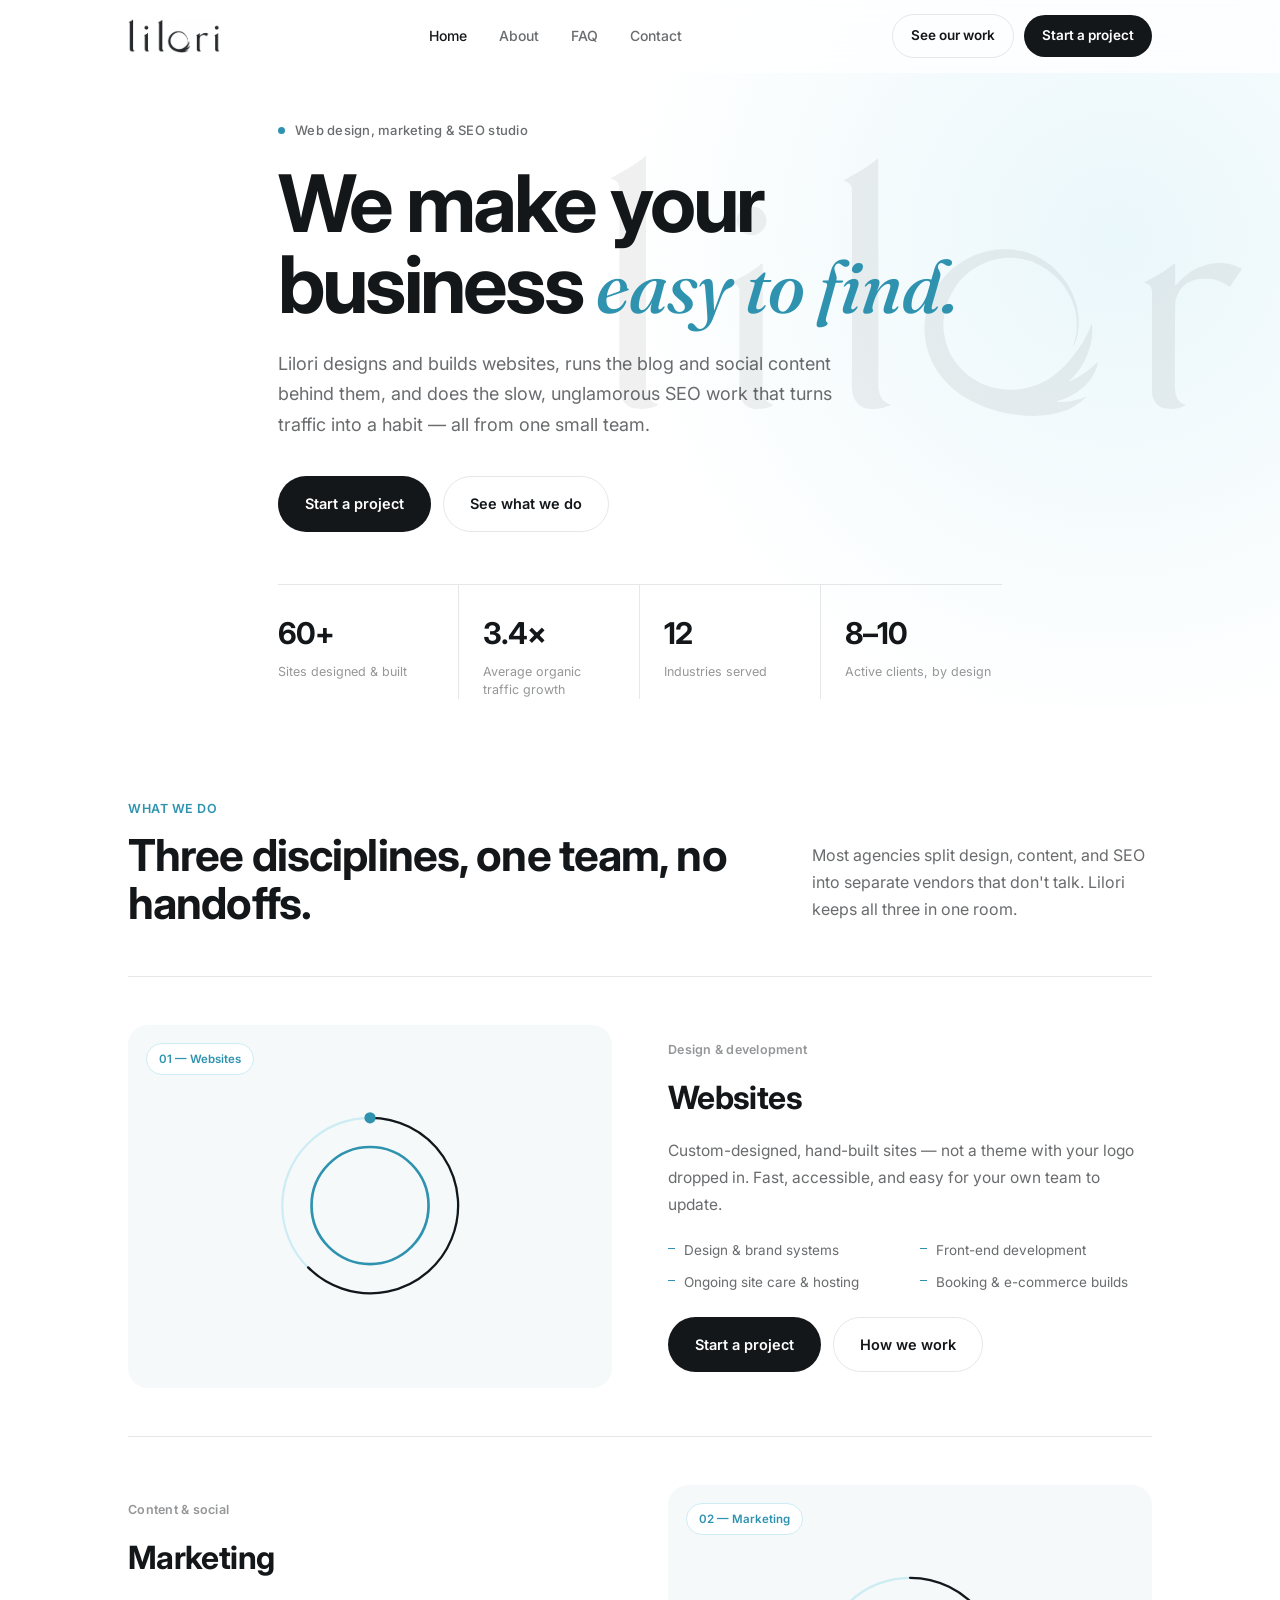
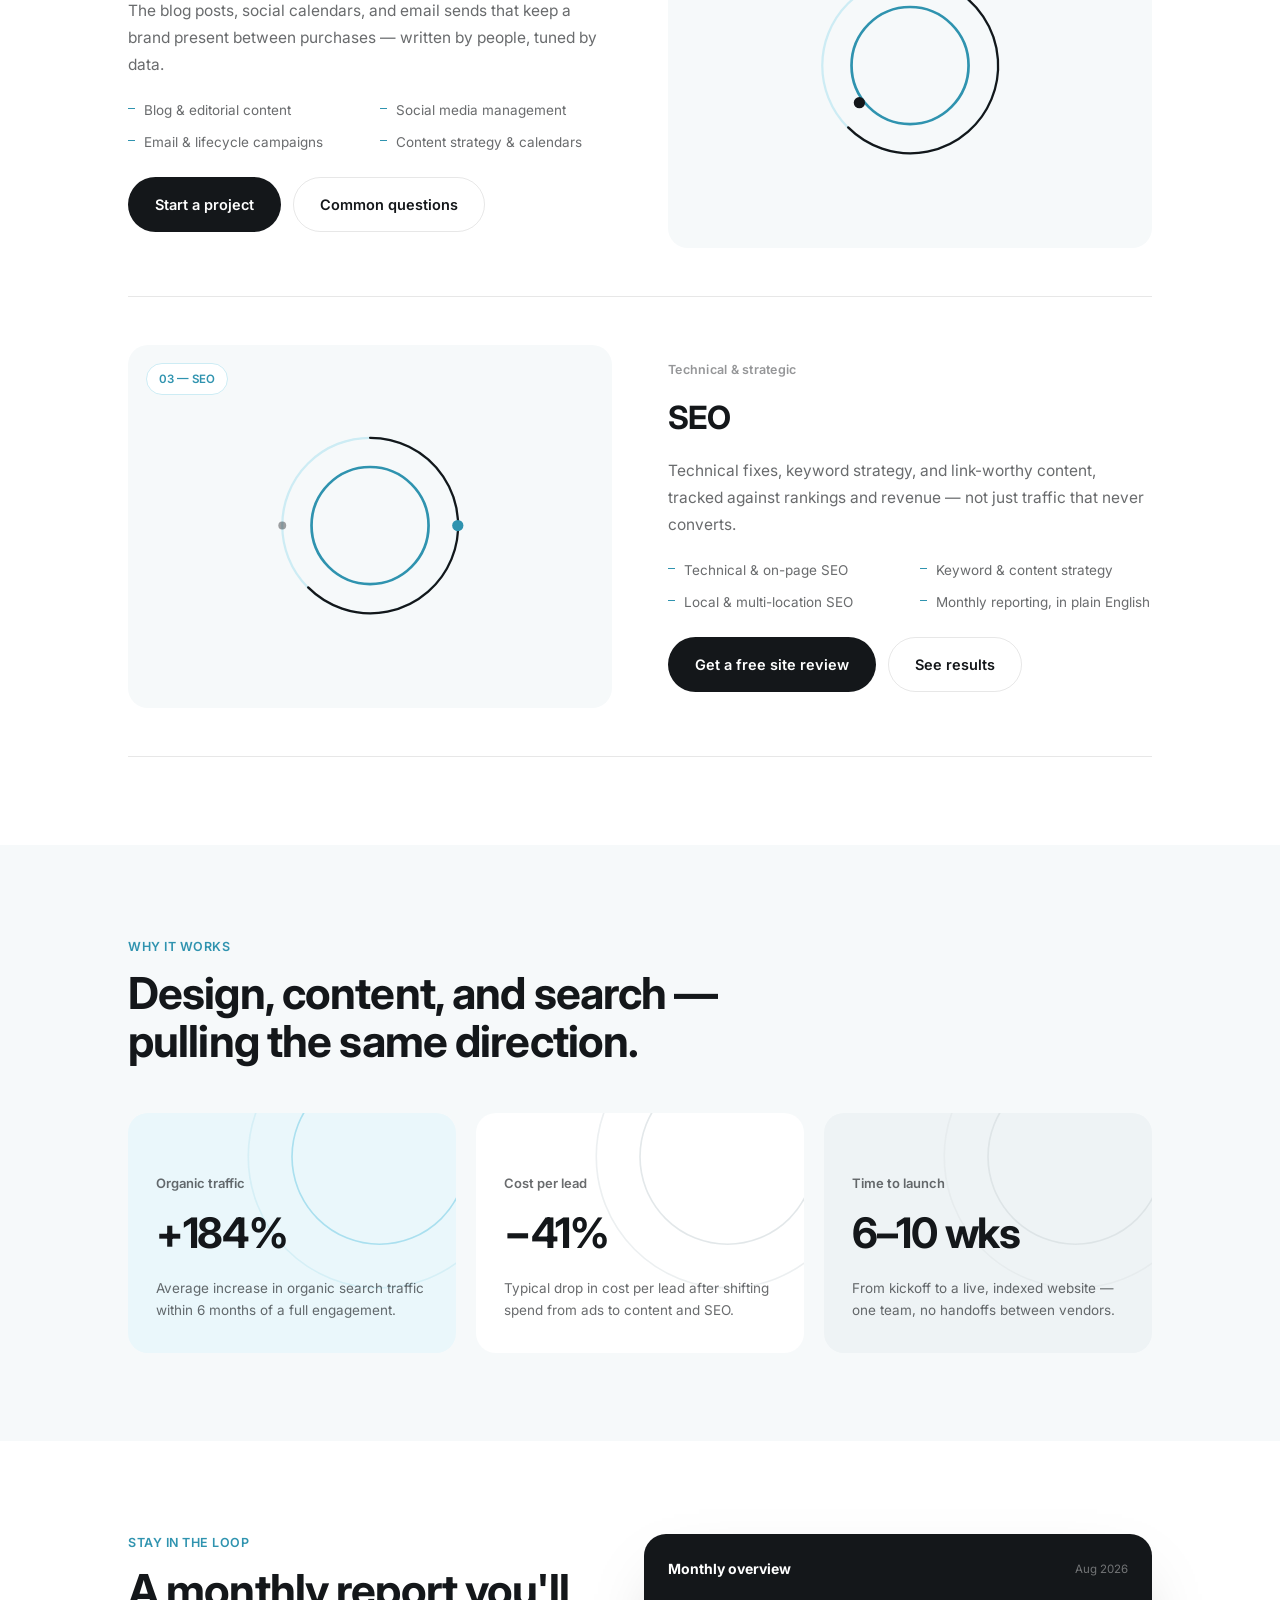
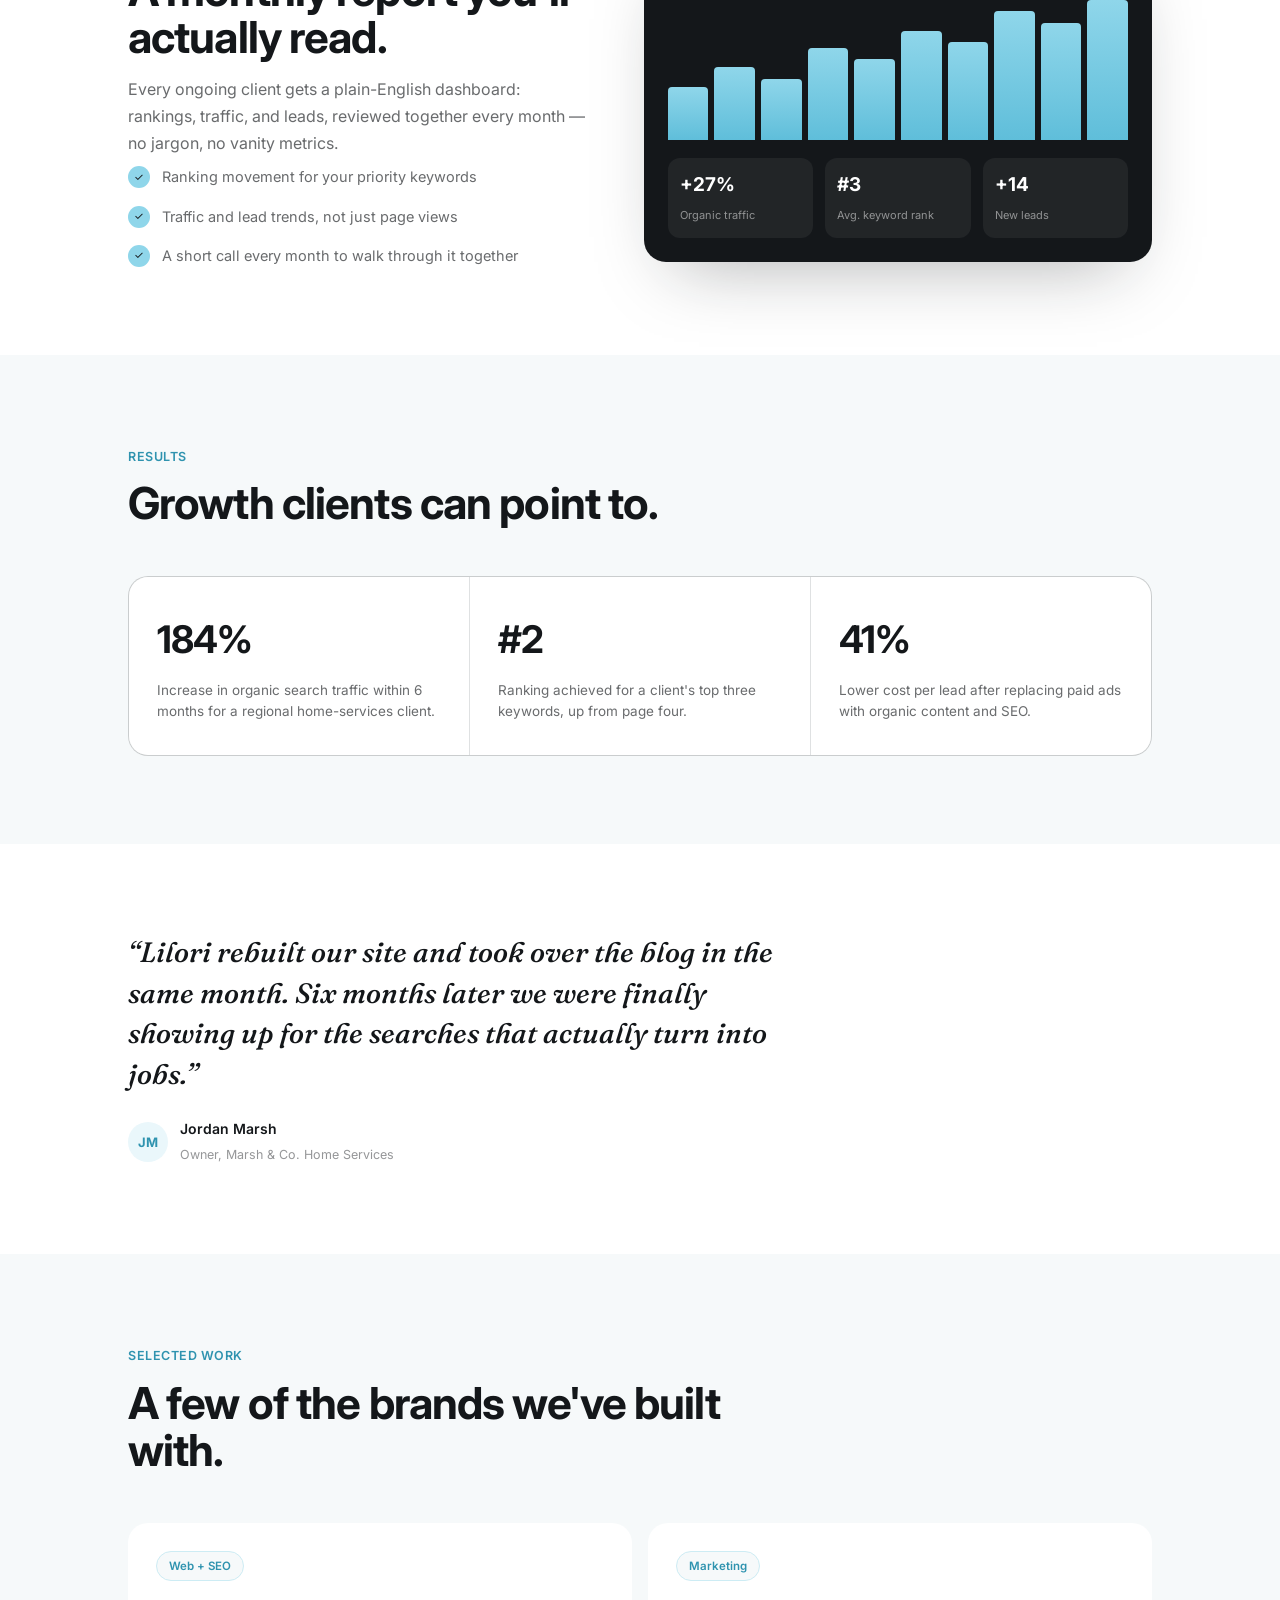
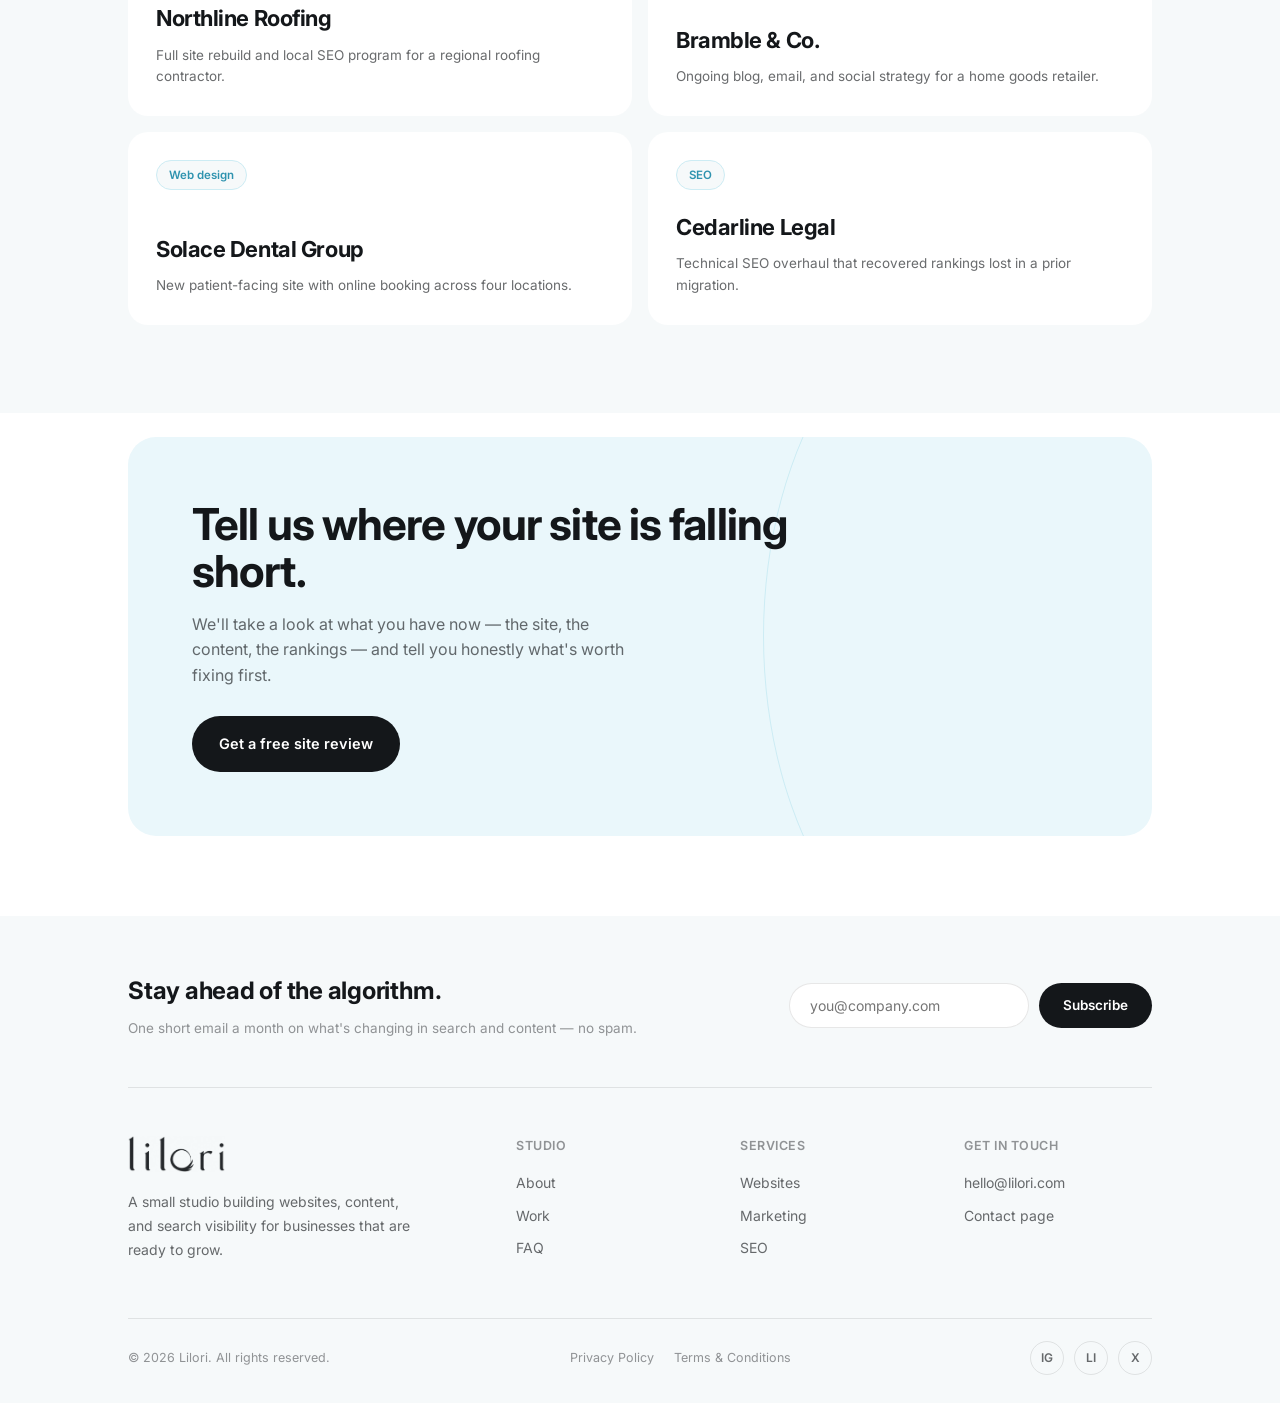
==== commit 10339f44: "Sharpen the Lilori wordmark in the nav and footer. The traced SVG looked soft at small sizes. Use a " ====
--- a/site/index.html
+++ b/site/index.html
@@ -13,7 +13,7 @@
   <a class="skip-link" href="#main">Skip to content</a>
   <nav id="nav">
     <div class="nav-inner wrap">
-      <a href="index.html" class="nav-logo"><img class="brand-mark" src="assets/lilori-logo.svg" alt="Lilori"></a>
+      <a href="index.html" class="nav-logo"><img class="brand-mark" src="assets/lilori-logo.png" width="92" height="34" alt="Lilori"></a>
       <ul class="nav-links" id="navLinks">
         <li><a href="index.html">Home</a></li>
         <li><a href="about.html">About</a></li>
@@ -297,7 +297,7 @@
       </div>
       <div class="foot-top">
         <div class="foot-brand">
-          <img class="brand-mark" src="assets/lilori-logo.svg" alt="Lilori">
+          <img class="brand-mark" src="assets/lilori-logo.png" width="92" height="34" alt="Lilori">
           <p>A small studio building websites, content, and search visibility for businesses that are ready to grow.</p>
         </div>
         <div class="foot-col">
--- a/site/css/styles.css
+++ b/site/css/styles.css
@@ -164,15 +164,17 @@
 .nav-logo img,
 .nav-logo svg,
 .brand-mark {
-  height: 28px;
+  height: 34px;
   width: auto;
+  max-width: none;
   display: block;
+  flex: none;
+  image-rendering: auto;
 }
 
 .foot-brand .brand-mark {
-  height: 32px;
+  height: 36px;
   margin-bottom: 18px;
-  color: var(--ink);
 }
 
 .nav-links {
@@ -366,13 +368,12 @@
 
 /* Hero */
 .hero {
-  min-height: 100vh;
   background: var(--paper);
   position: relative;
   overflow: hidden;
   display: flex;
   align-items: center;
-  padding: calc(var(--nav-h) + 56px) 0 56px;
+  padding: calc(var(--nav-h) + 48px) 0 8px;
 }
 
 .hero::before {
@@ -456,7 +457,7 @@
 }
 
 .hero-strip {
-  margin-top: 64px;
+  margin-top: 52px;
   display: grid;
   grid-template-columns: repeat(4, 1fr);
   border-top: 1px solid var(--line);
@@ -1277,7 +1278,7 @@
 /* Inner pages */
 .page-hero {
   background: var(--paper);
-  padding: calc(var(--nav-h) + 64px) 0 56px;
+  padding: calc(var(--nav-h) + 48px) 0 36px;
   position: relative;
   overflow: hidden;
 }
@@ -1296,12 +1297,6 @@
 .page-hero .wrap {
   position: relative;
   z-index: 1;
-}
-
-.page-hero .brand-mark {
-  height: 36px;
-  margin-bottom: 28px;
-  color: var(--ink);
 }
 
 .page-hero h1 {
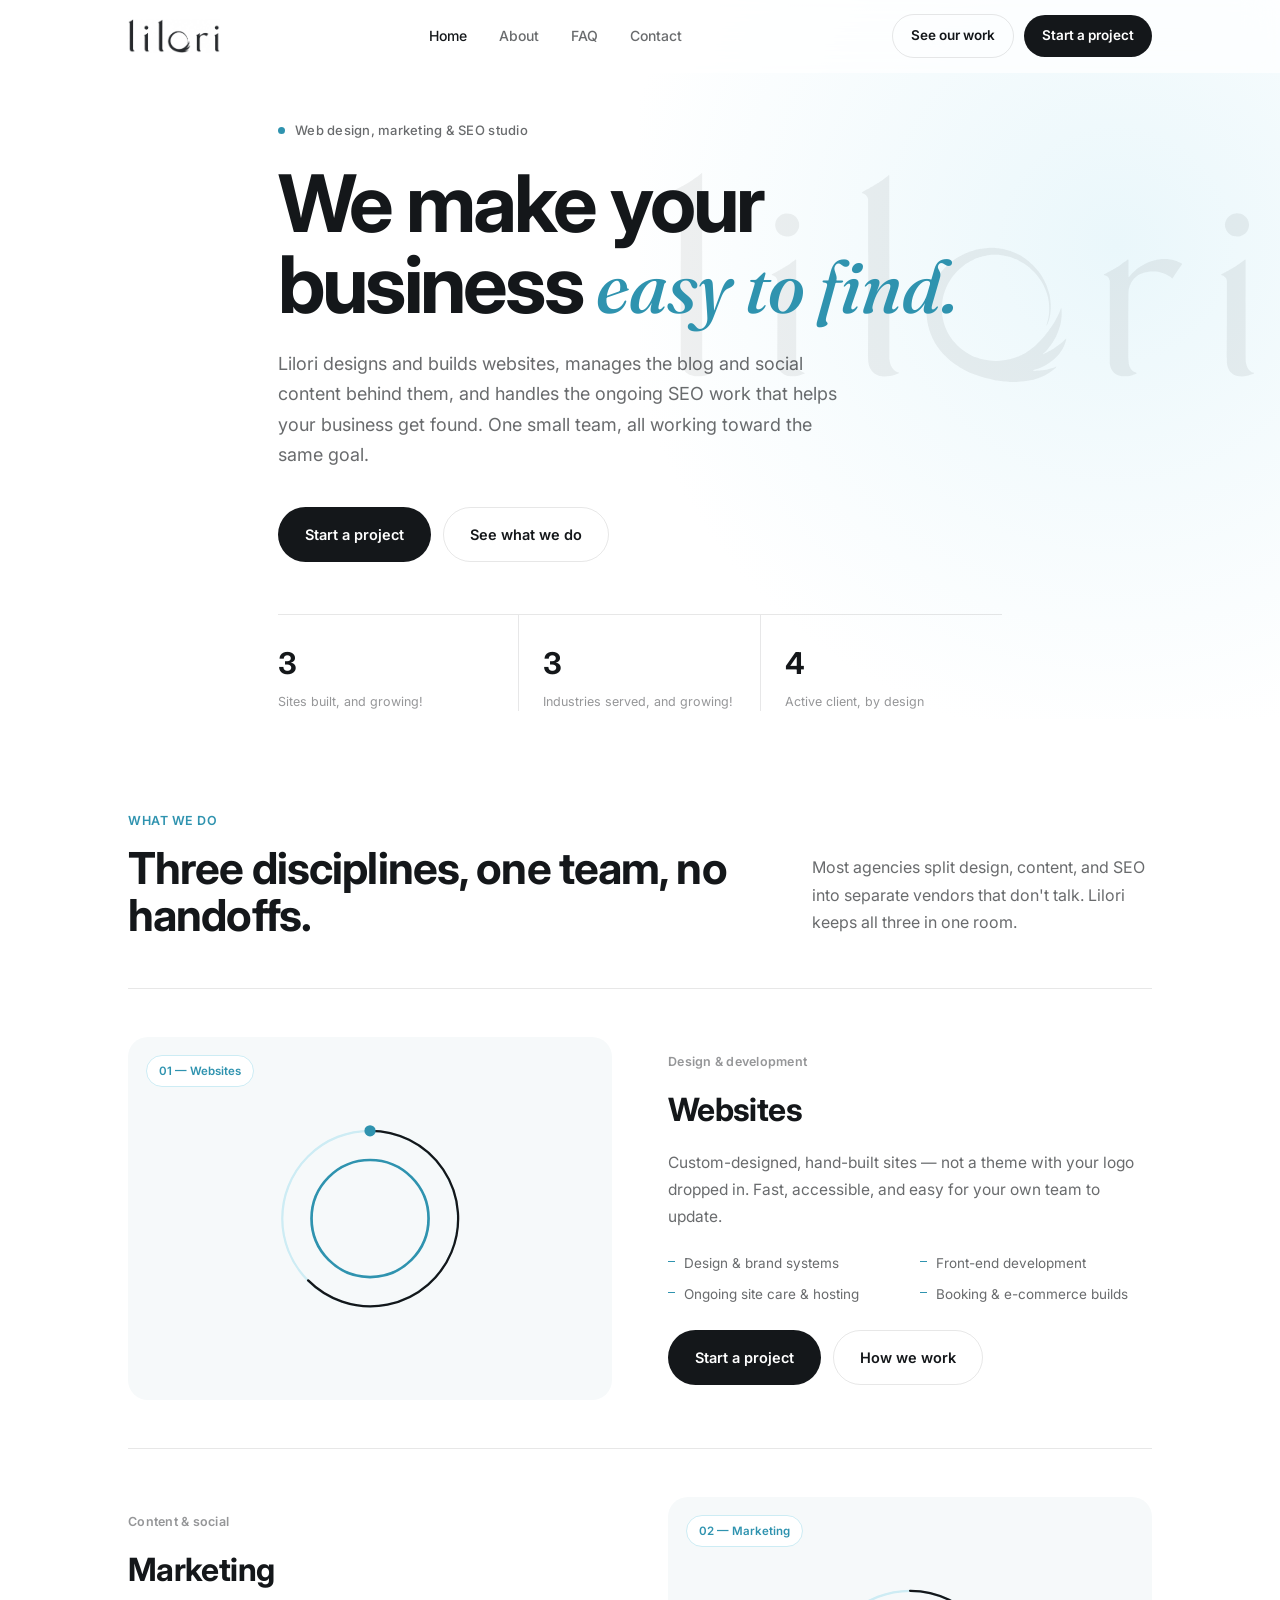
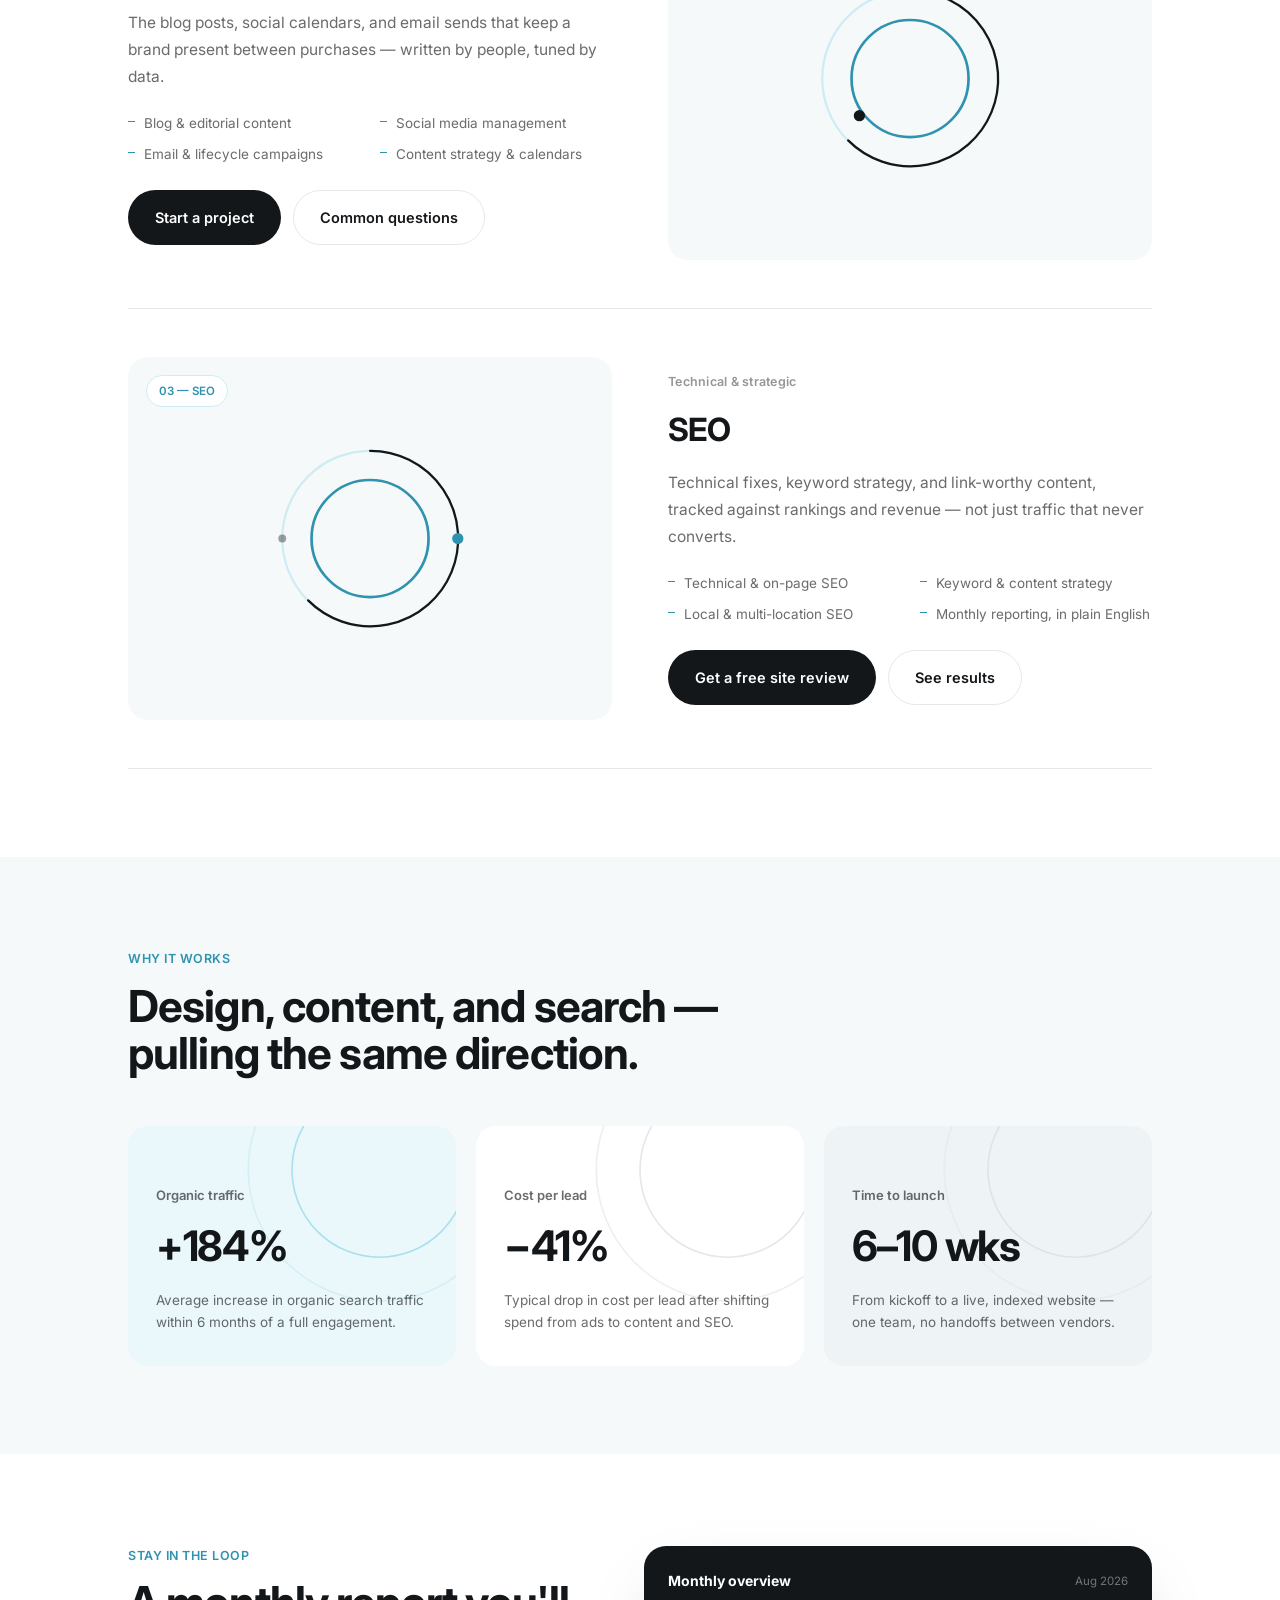
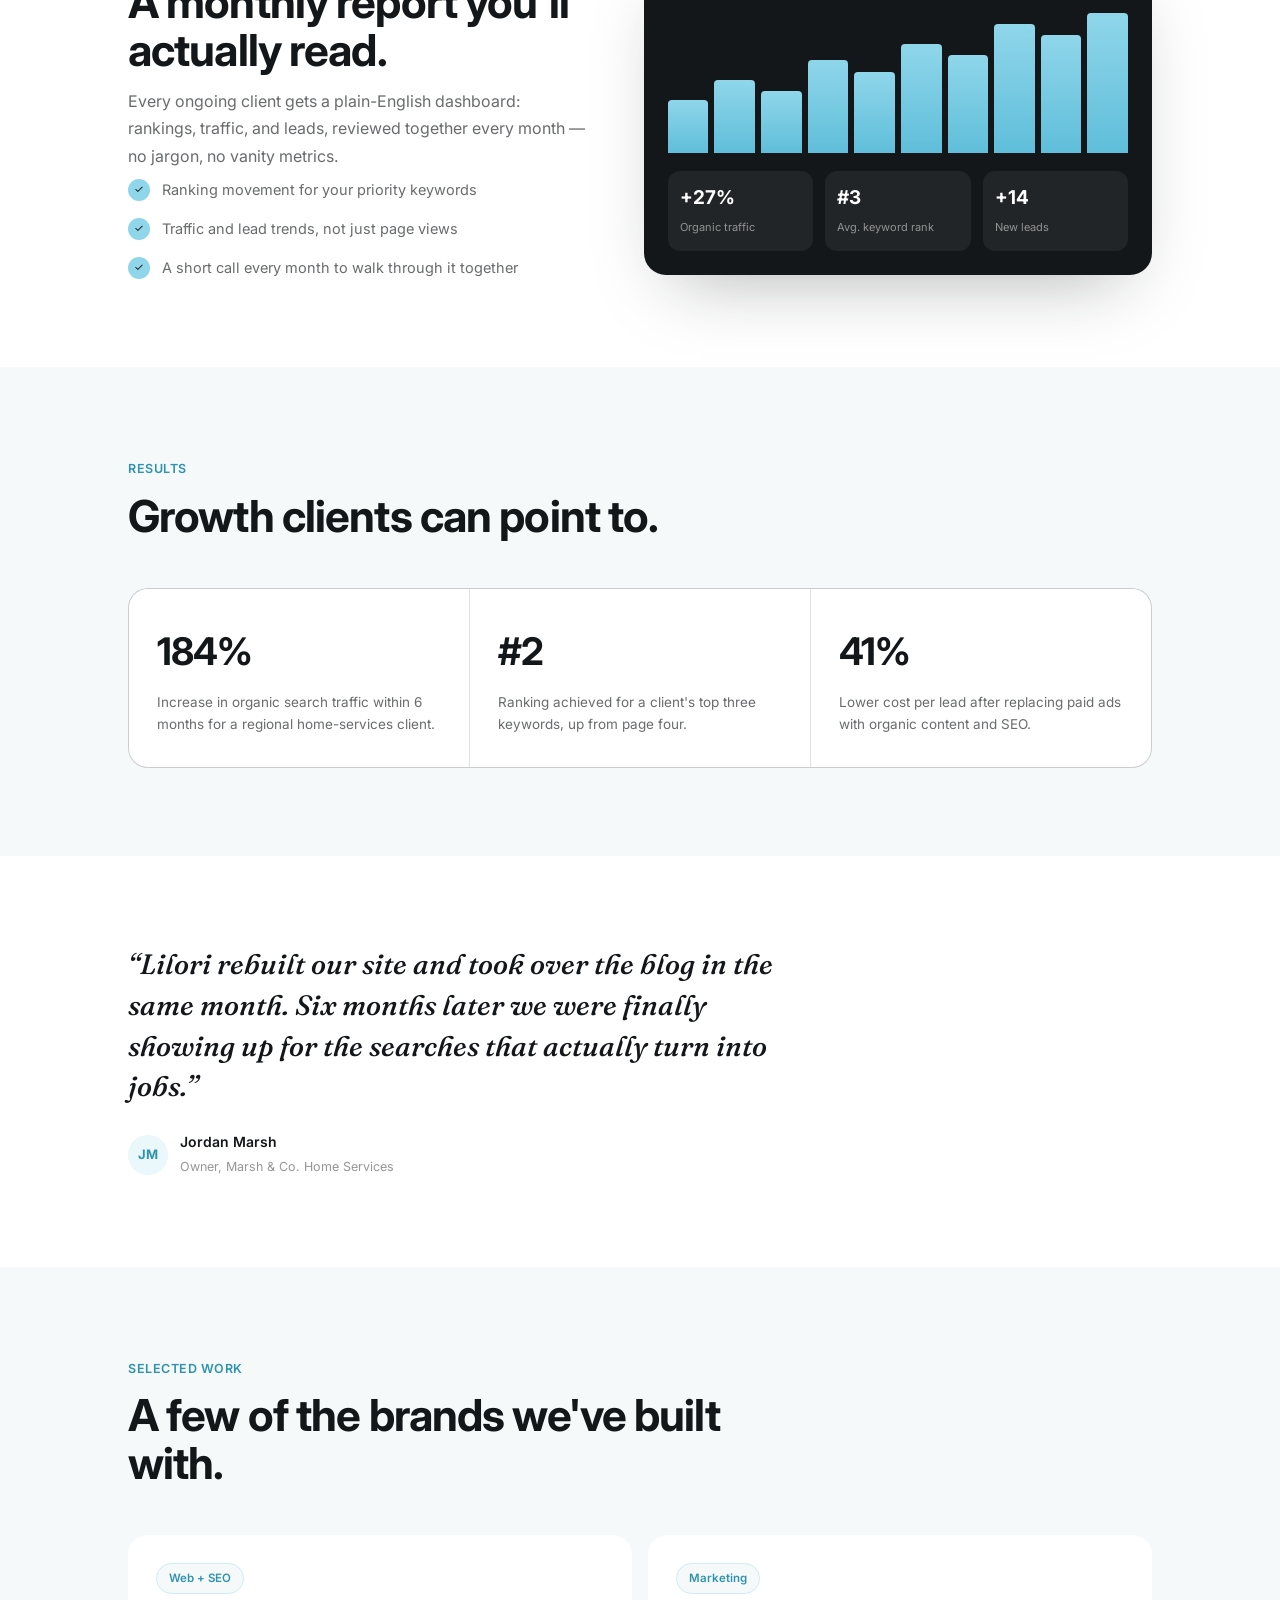
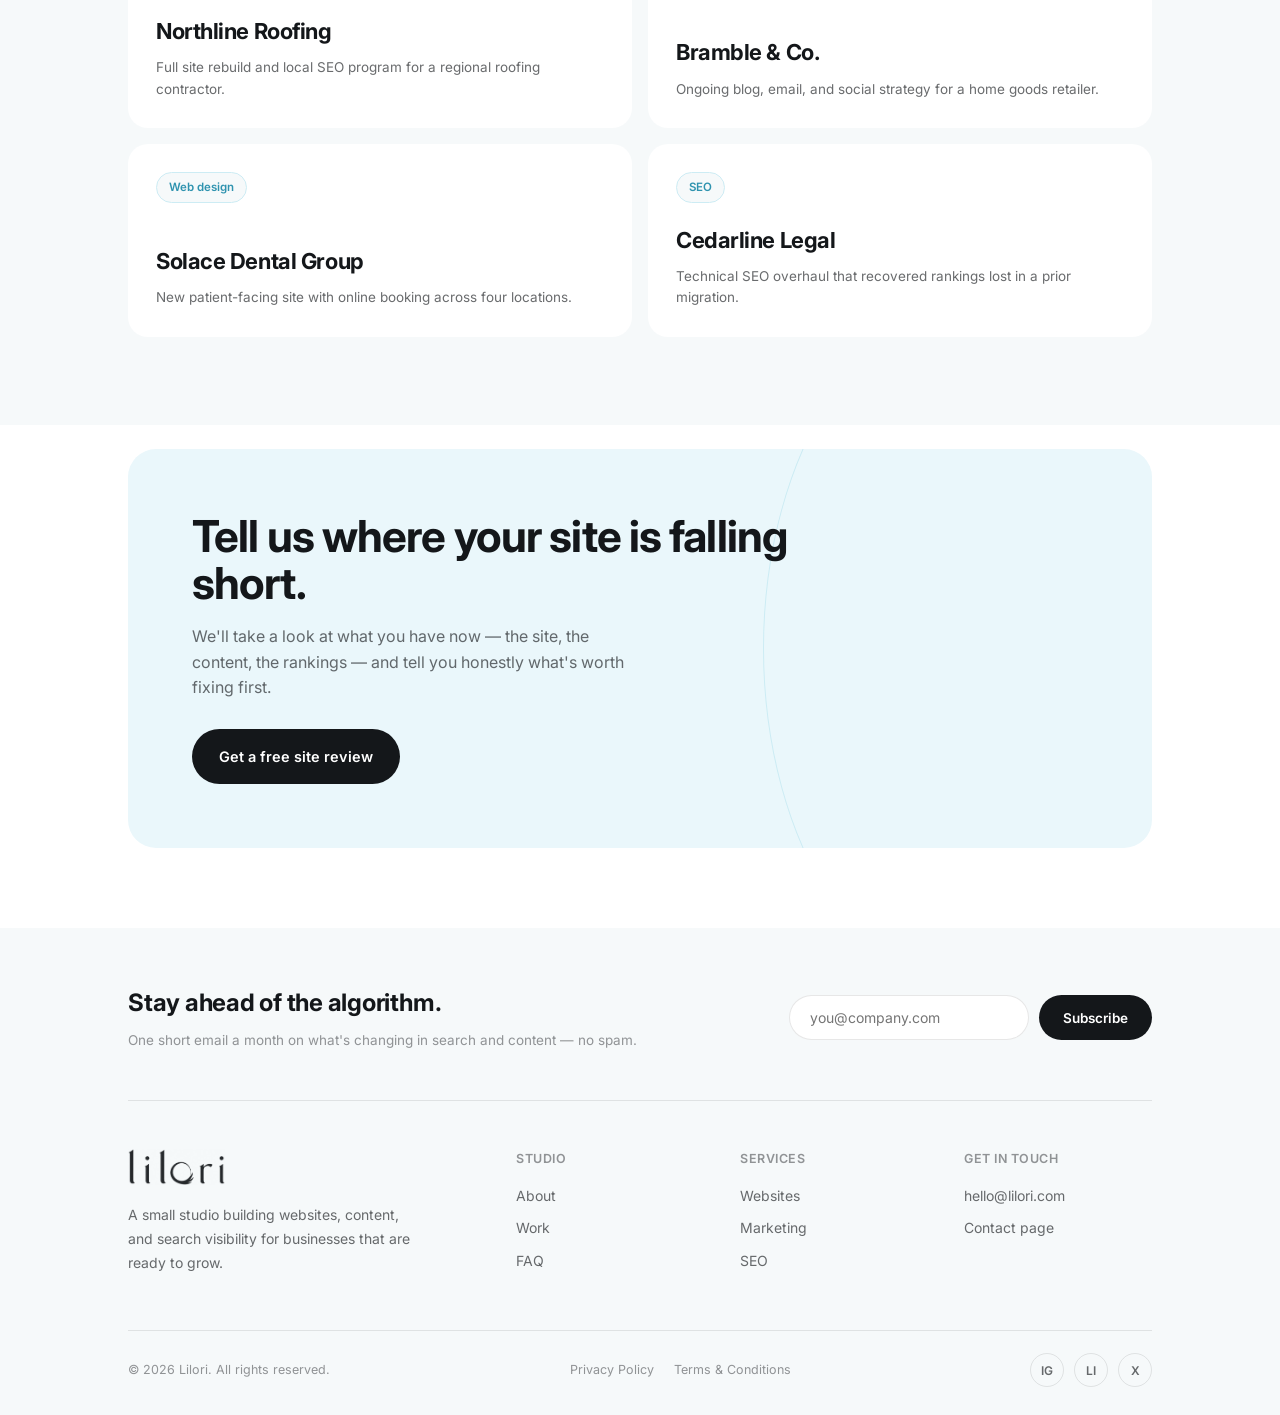
==== commit 1f713064: "Scale the hero wordmark and refresh homepage stats Shrink and inset the background Lilori mark so th" ====
--- a/site/index.html
+++ b/site/index.html
@@ -40,16 +40,15 @@
       <div class="wrap hero-inner">
         <div class="hero-kicker"><span class="dot"></span><span>Web design, marketing &amp; SEO studio</span></div>
         <h1>We make your business <span class="serif">easy to find.</span></h1>
-        <p>Lilori designs and builds websites, runs the blog and social content behind them, and does the slow, unglamorous SEO work that turns traffic into a habit — all from one small team.</p>
+        <p>Lilori designs and builds websites, manages the blog and social content behind them, and handles the ongoing SEO work that helps your business get found. One small team, all working toward the same goal.</p>
         <div class="hero-actions">
           <a href="contact.html" class="btn btn-fill">Start a project</a>
           <a href="#services" class="btn btn-ghost">See what we do</a>
         </div>
         <div class="hero-strip">
-          <div class="stat"><b>60+</b><span>Sites designed &amp; built</span></div>
-          <div class="stat"><b>3.4×</b><span>Average organic traffic growth</span></div>
-          <div class="stat"><b>12</b><span>Industries served</span></div>
-          <div class="stat"><b>8–10</b><span>Active clients, by design</span></div>
+          <div class="stat"><b>3</b><span>Sites built, and growing!</span></div>
+          <div class="stat"><b>3</b><span>Industries served, and growing!</span></div>
+          <div class="stat"><b>4</b><span>Active client, by design</span></div>
         </div>
       </div>
     </section>
--- a/site/css/styles.css
+++ b/site/css/styles.css
@@ -389,9 +389,10 @@
 
 .hero-mark {
   position: absolute;
-  right: -4%;
-  top: 22%;
-  width: min(58vw, 720px);
+  right: 2%;
+  top: 24%;
+  width: min(46vw, 580px);
+  max-width: calc(100% - 32px);
   opacity: 0.055;
   pointer-events: none;
   user-select: none;
@@ -459,7 +460,7 @@
 .hero-strip {
   margin-top: 52px;
   display: grid;
-  grid-template-columns: repeat(4, 1fr);
+  grid-template-columns: repeat(3, 1fr);
   border-top: 1px solid var(--line);
 }
 
@@ -490,32 +491,27 @@
   color: var(--ink-dim);
   display: block;
   margin-top: 6px;
-  max-width: 20ch;
+  max-width: 28ch;
   line-height: 1.45;
 }
 
 @media (max-width: 860px) {
   .hero-strip {
-    grid-template-columns: 1fr 1fr;
+    grid-template-columns: 1fr;
   }
 
   .hero-strip .stat {
     border-right: none;
     border-bottom: 1px solid var(--line);
-    padding: 20px 16px 20px 0;
-  }
-
-  .hero-strip .stat:nth-child(odd) {
-    border-right: 1px solid var(--line);
-    padding-right: 16px;
-  }
-
-  .hero-strip .stat:nth-child(n + 3) {
+    padding: 20px 0;
+  }
+
+  .hero-strip .stat:last-child {
     border-bottom: none;
   }
 
   .hero-strip .stat:not(:first-child) {
-    padding-left: 16px;
+    padding-left: 0;
   }
 }
 
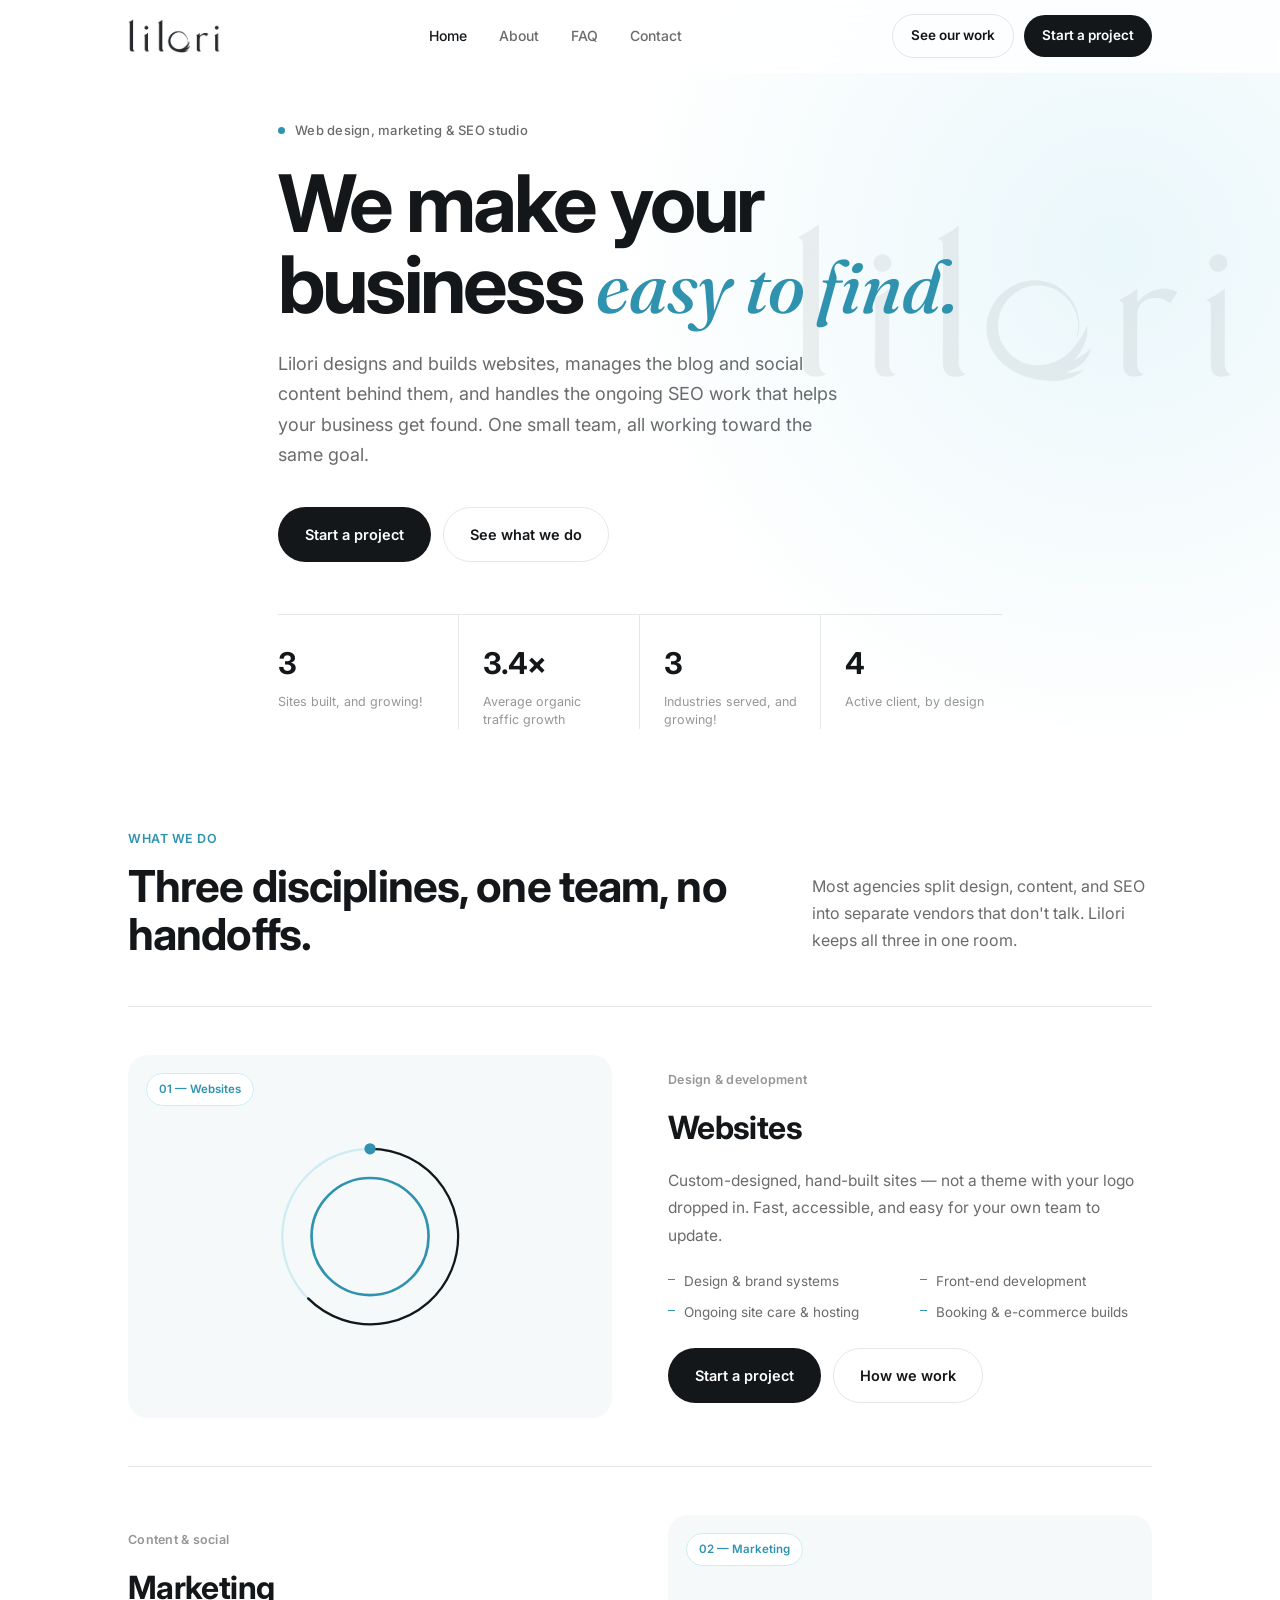
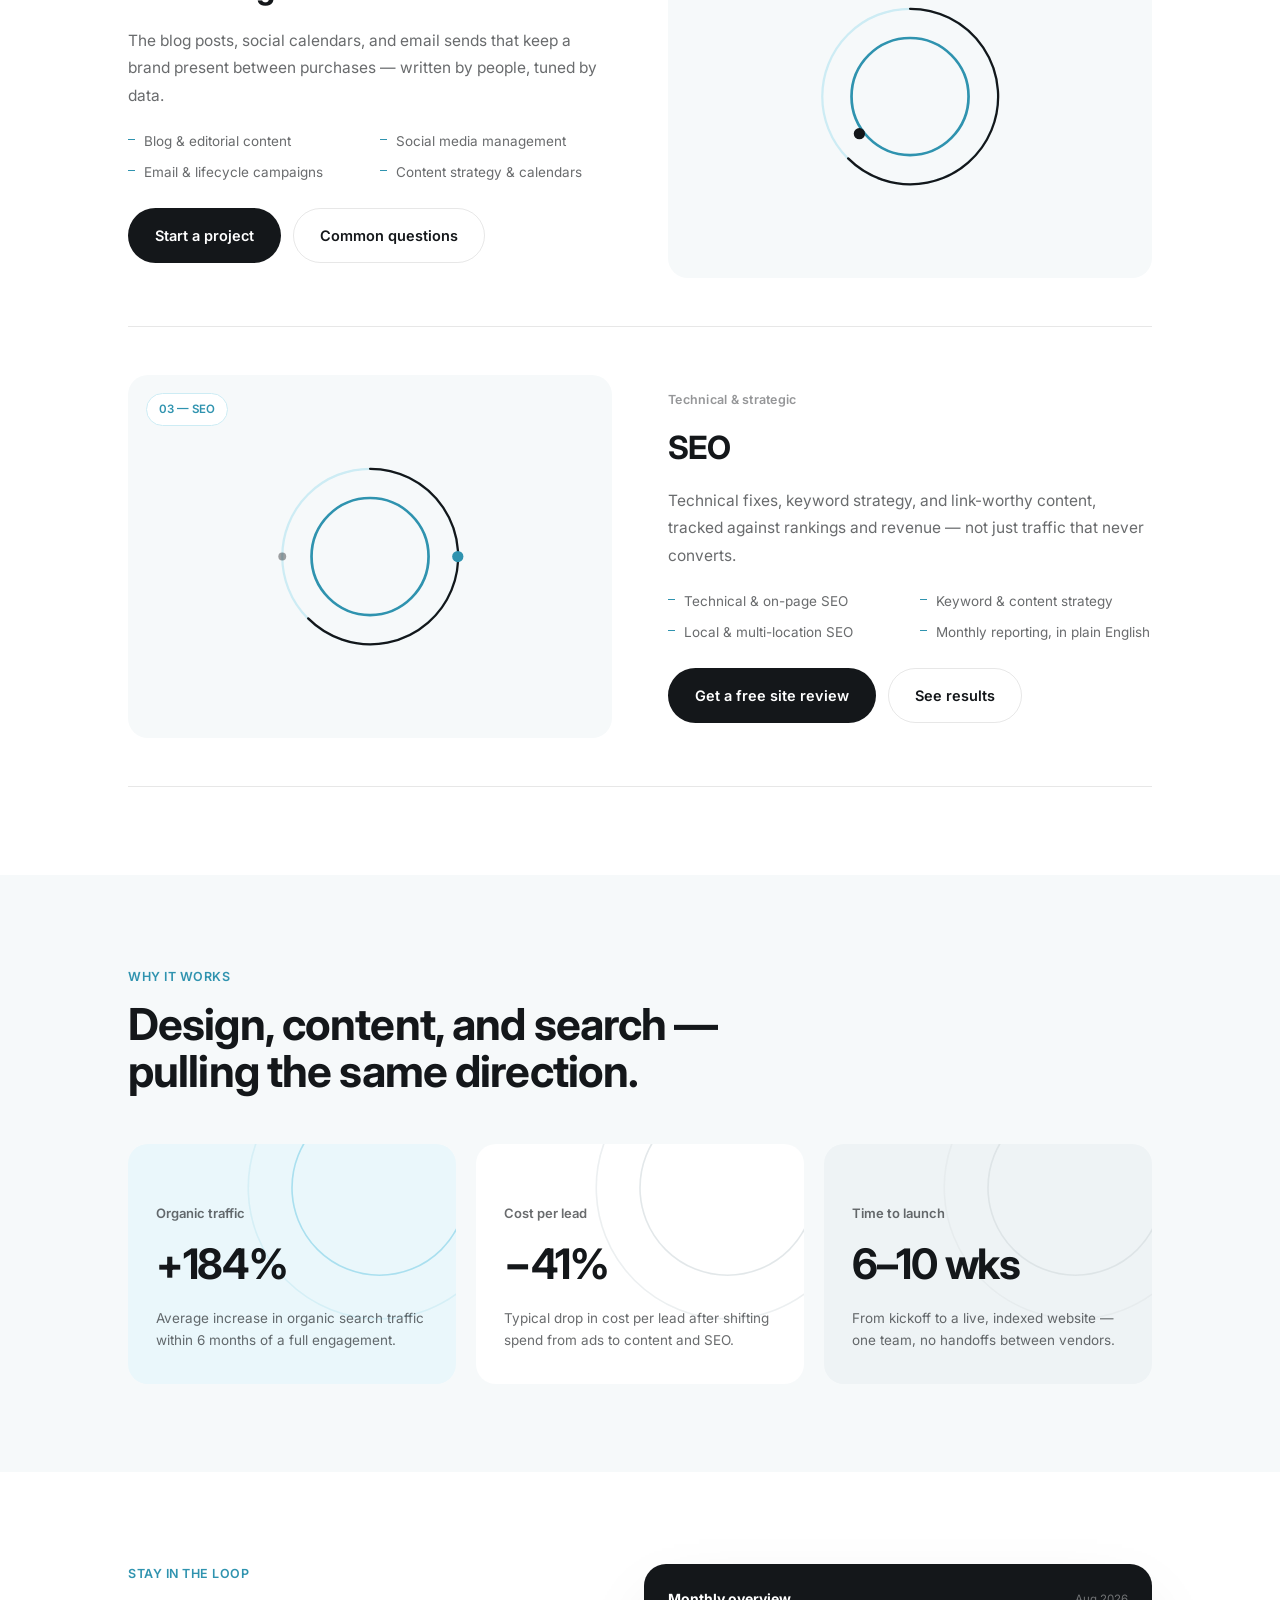
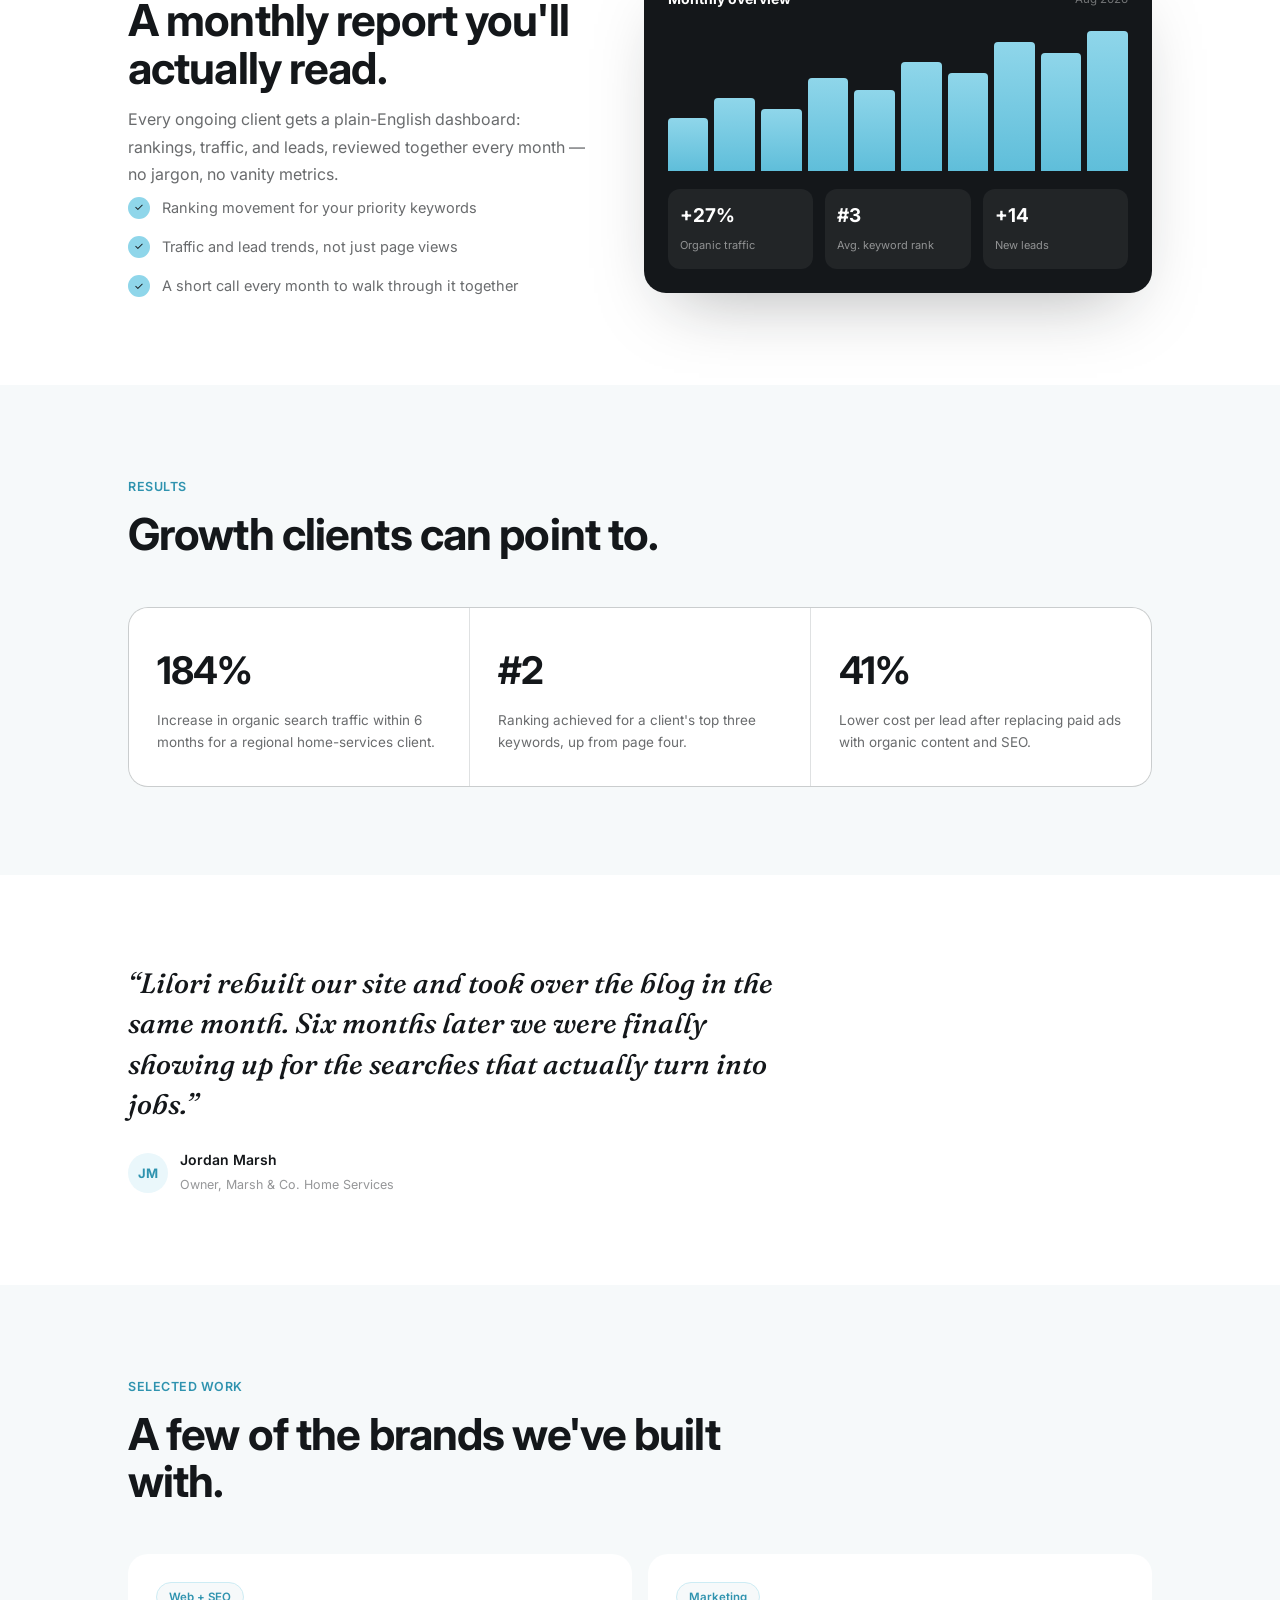
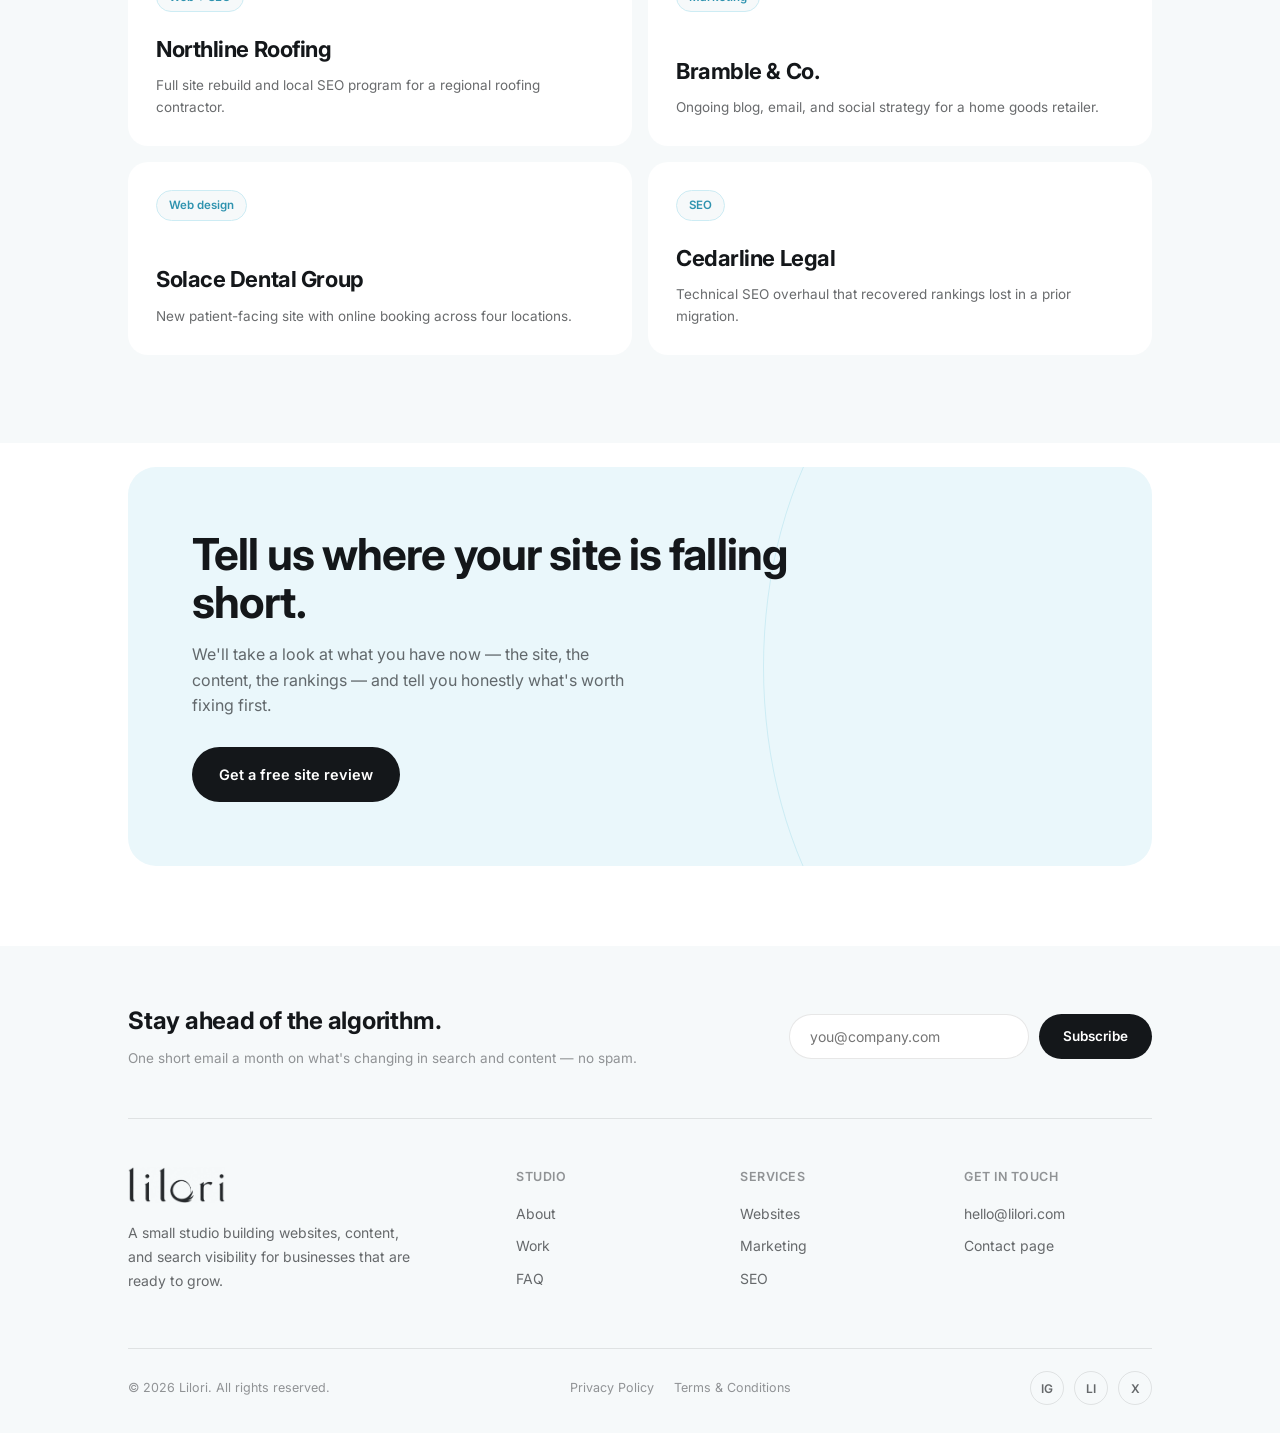
==== commit 3b1d5fc2: "Keep the hero wordmark on-screen and restore traffic growth Contain the background Lilori mark in an" ====
--- a/site/index.html
+++ b/site/index.html
@@ -36,7 +36,9 @@
 
   <main id="main">
     <section class="hero">
-      <img class="hero-mark" src="assets/lilori-logo.svg" alt="">
+      <div class="hero-mark-wrap" aria-hidden="true">
+        <img class="hero-mark" src="assets/lilori-logo.svg" alt="">
+      </div>
       <div class="wrap hero-inner">
         <div class="hero-kicker"><span class="dot"></span><span>Web design, marketing &amp; SEO studio</span></div>
         <h1>We make your business <span class="serif">easy to find.</span></h1>
@@ -47,6 +49,7 @@
         </div>
         <div class="hero-strip">
           <div class="stat"><b>3</b><span>Sites built, and growing!</span></div>
+          <div class="stat"><b>3.4×</b><span>Average organic traffic growth</span></div>
           <div class="stat"><b>3</b><span>Industries served, and growing!</span></div>
           <div class="stat"><b>4</b><span>Active client, by design</span></div>
         </div>
--- a/site/css/styles.css
+++ b/site/css/styles.css
@@ -387,17 +387,28 @@
   pointer-events: none;
 }
 
+.hero-mark-wrap {
+  position: absolute;
+  top: 18%;
+  right: 48px;
+  width: min(34vw, 440px);
+  height: 46%;
+  display: flex;
+  align-items: center;
+  justify-content: center;
+  pointer-events: none;
+  z-index: 0;
+  animation: mark-drift 18s ease-in-out infinite;
+}
+
 .hero-mark {
-  position: absolute;
-  right: 2%;
-  top: 24%;
-  width: min(46vw, 580px);
-  max-width: calc(100% - 32px);
+  width: 100%;
+  height: 100%;
+  object-fit: contain;
+  object-position: center;
   opacity: 0.055;
-  pointer-events: none;
   user-select: none;
   color: var(--ink);
-  animation: mark-drift 18s ease-in-out infinite;
 }
 
 .hero-inner {
@@ -460,7 +471,7 @@
 .hero-strip {
   margin-top: 52px;
   display: grid;
-  grid-template-columns: repeat(3, 1fr);
+  grid-template-columns: repeat(4, 1fr);
   border-top: 1px solid var(--line);
 }
 
@@ -496,22 +507,34 @@
 }
 
 @media (max-width: 860px) {
+  .hero-mark-wrap {
+    right: 16px;
+    width: min(52vw, 280px);
+    height: 34%;
+    top: 22%;
+  }
+
   .hero-strip {
-    grid-template-columns: 1fr;
+    grid-template-columns: 1fr 1fr;
   }
 
   .hero-strip .stat {
     border-right: none;
     border-bottom: 1px solid var(--line);
-    padding: 20px 0;
-  }
-
-  .hero-strip .stat:last-child {
+    padding: 20px 16px 20px 0;
+  }
+
+  .hero-strip .stat:nth-child(odd) {
+    border-right: 1px solid var(--line);
+    padding-right: 16px;
+  }
+
+  .hero-strip .stat:nth-child(n + 3) {
     border-bottom: none;
   }
 
   .hero-strip .stat:not(:first-child) {
-    padding-left: 0;
+    padding-left: 16px;
   }
 }
 
@@ -1622,7 +1645,7 @@
     transform: translate3d(0, 0, 0);
   }
   50% {
-    transform: translate3d(-18px, 12px, 0);
+    transform: translate3d(-10px, 8px, 0);
   }
 }
 
@@ -1634,6 +1657,7 @@
   [data-reveal],
   .dash-chart i,
   .svc-media svg,
+  .hero-mark-wrap,
   .hero-mark,
   .hero-kicker .dot,
   .benefit-card,
